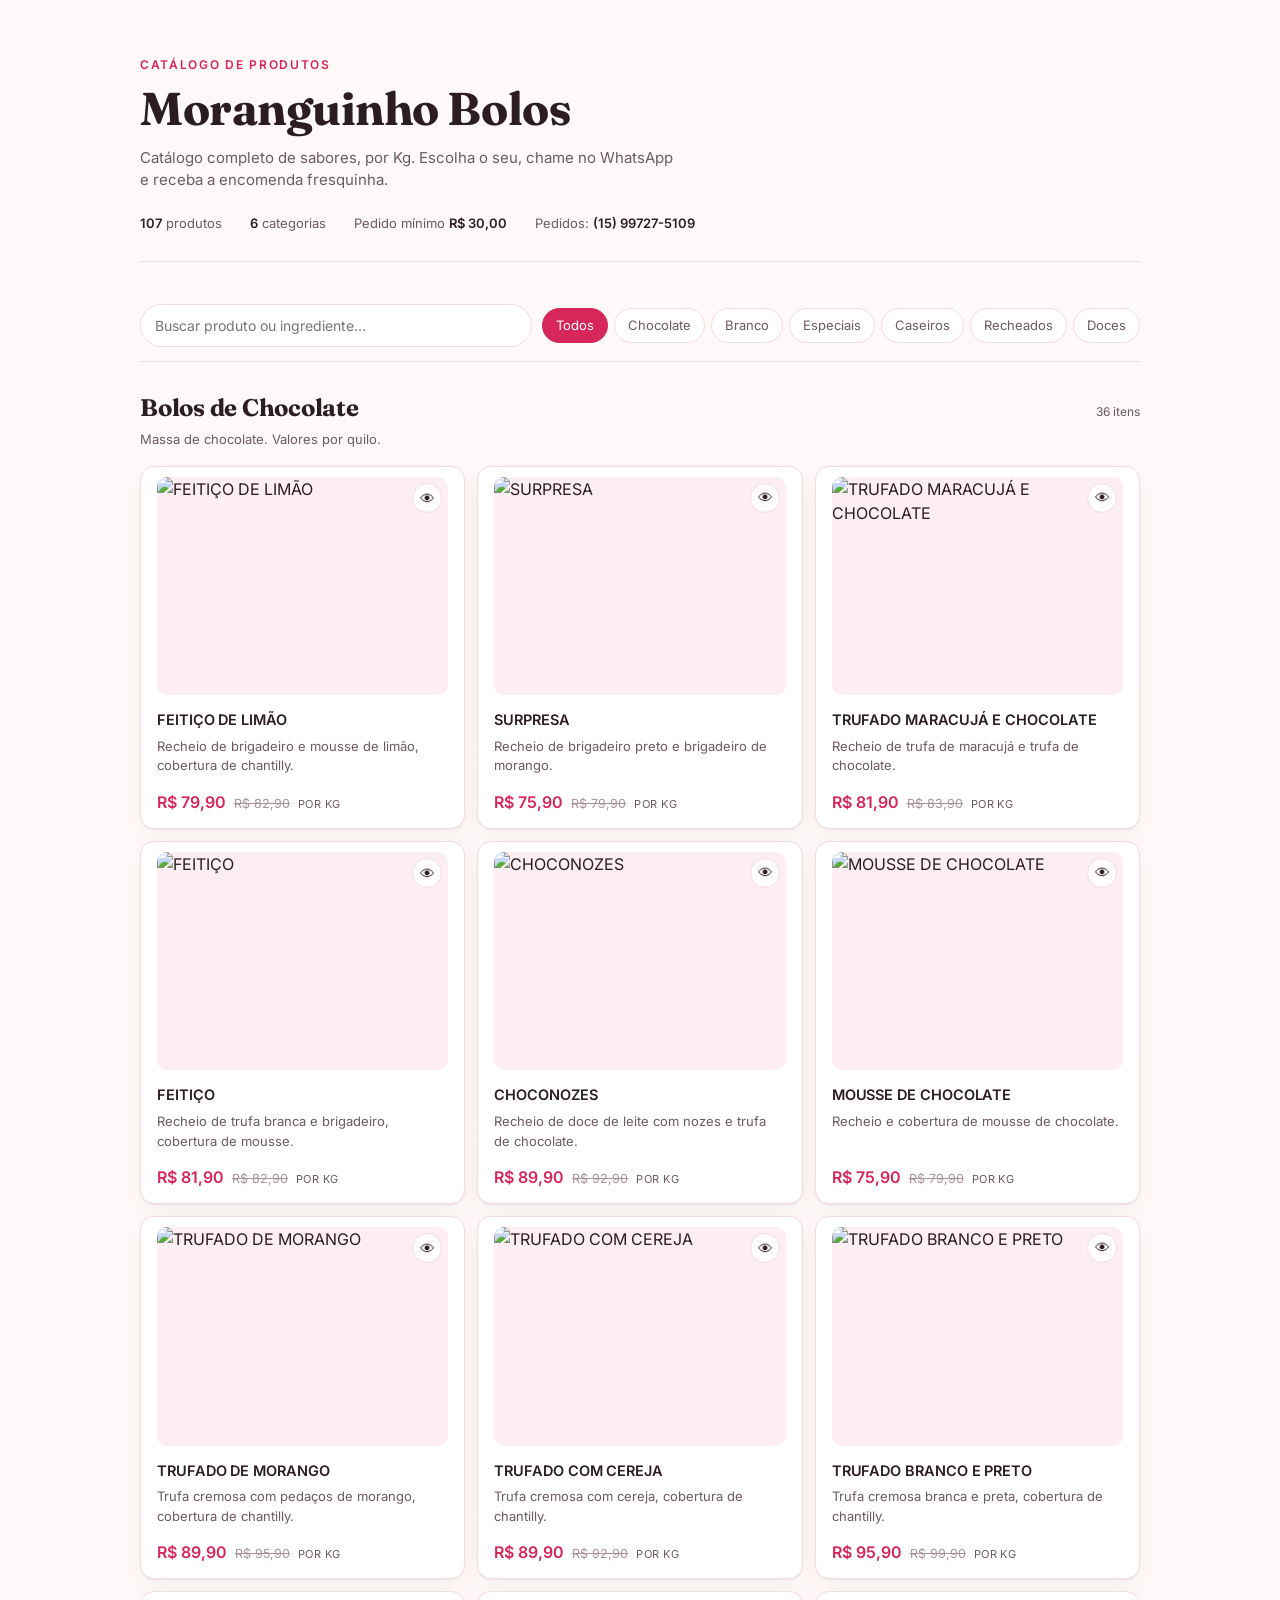
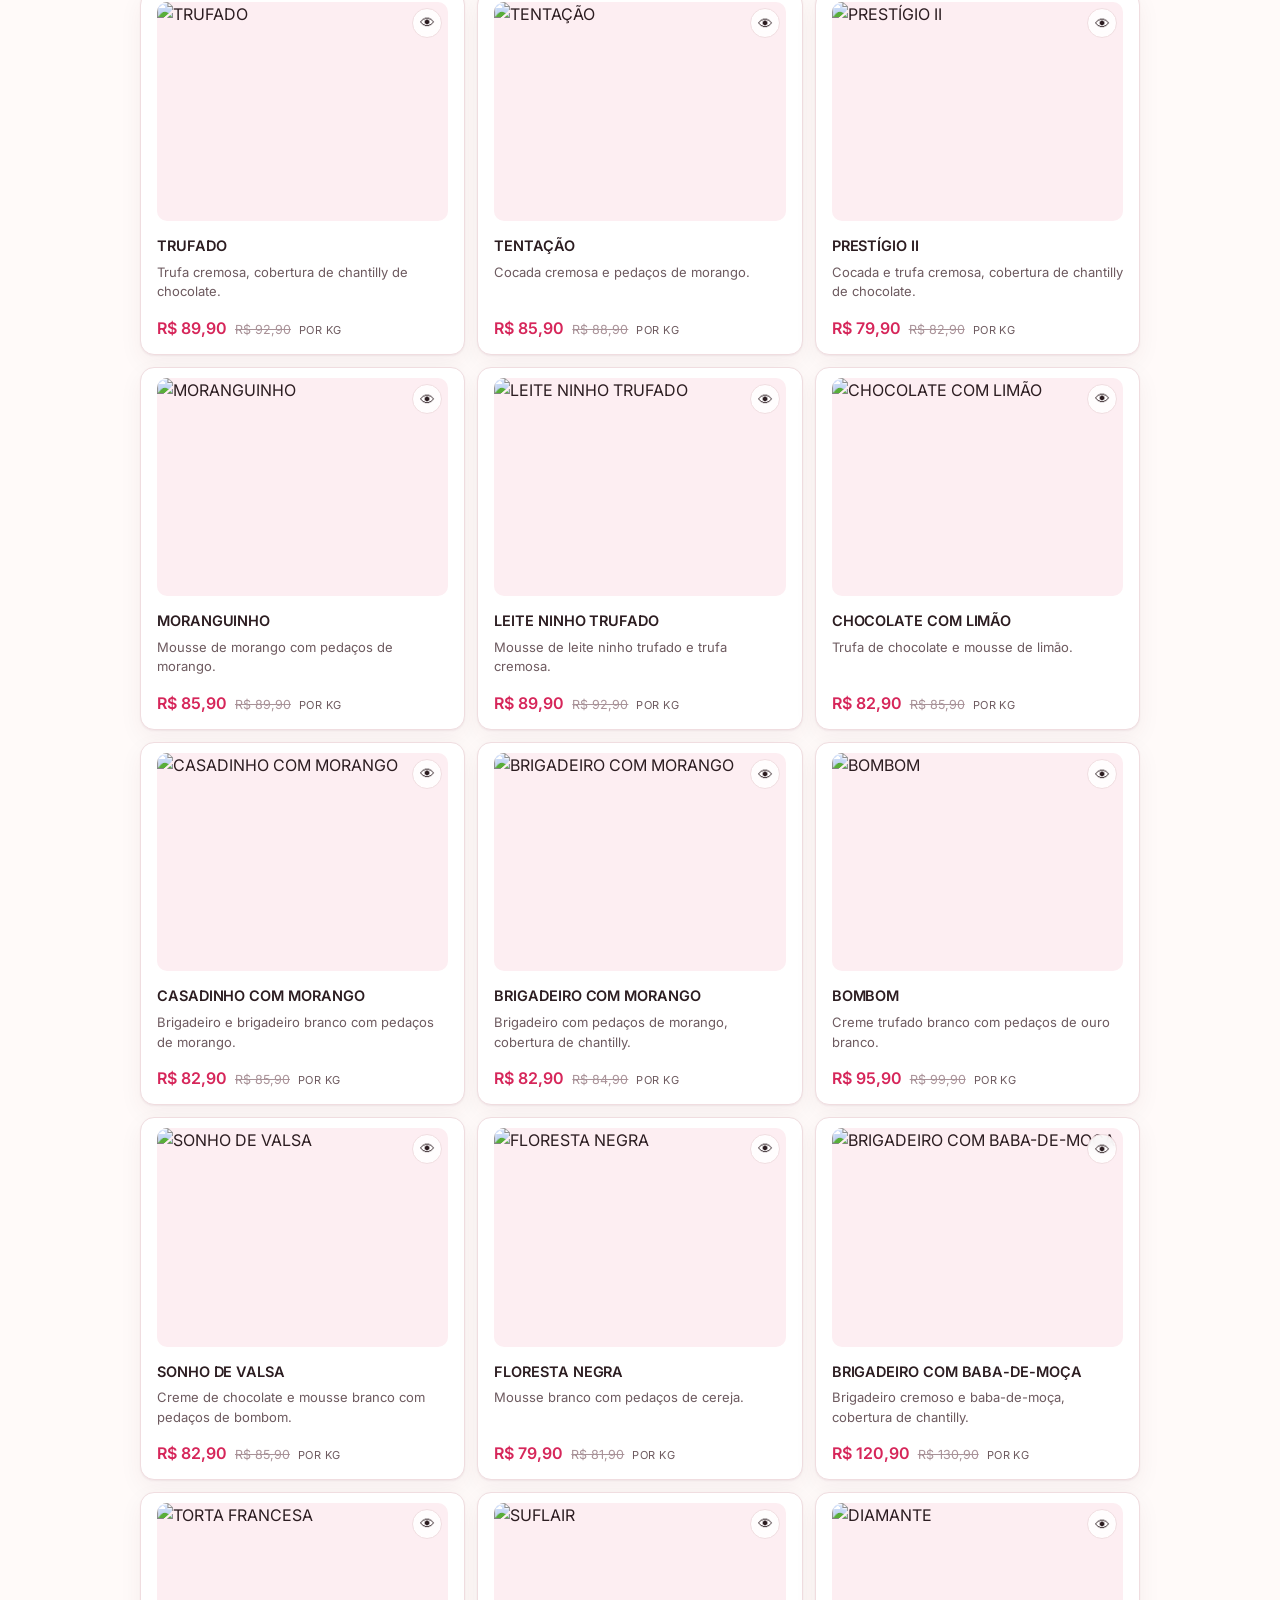
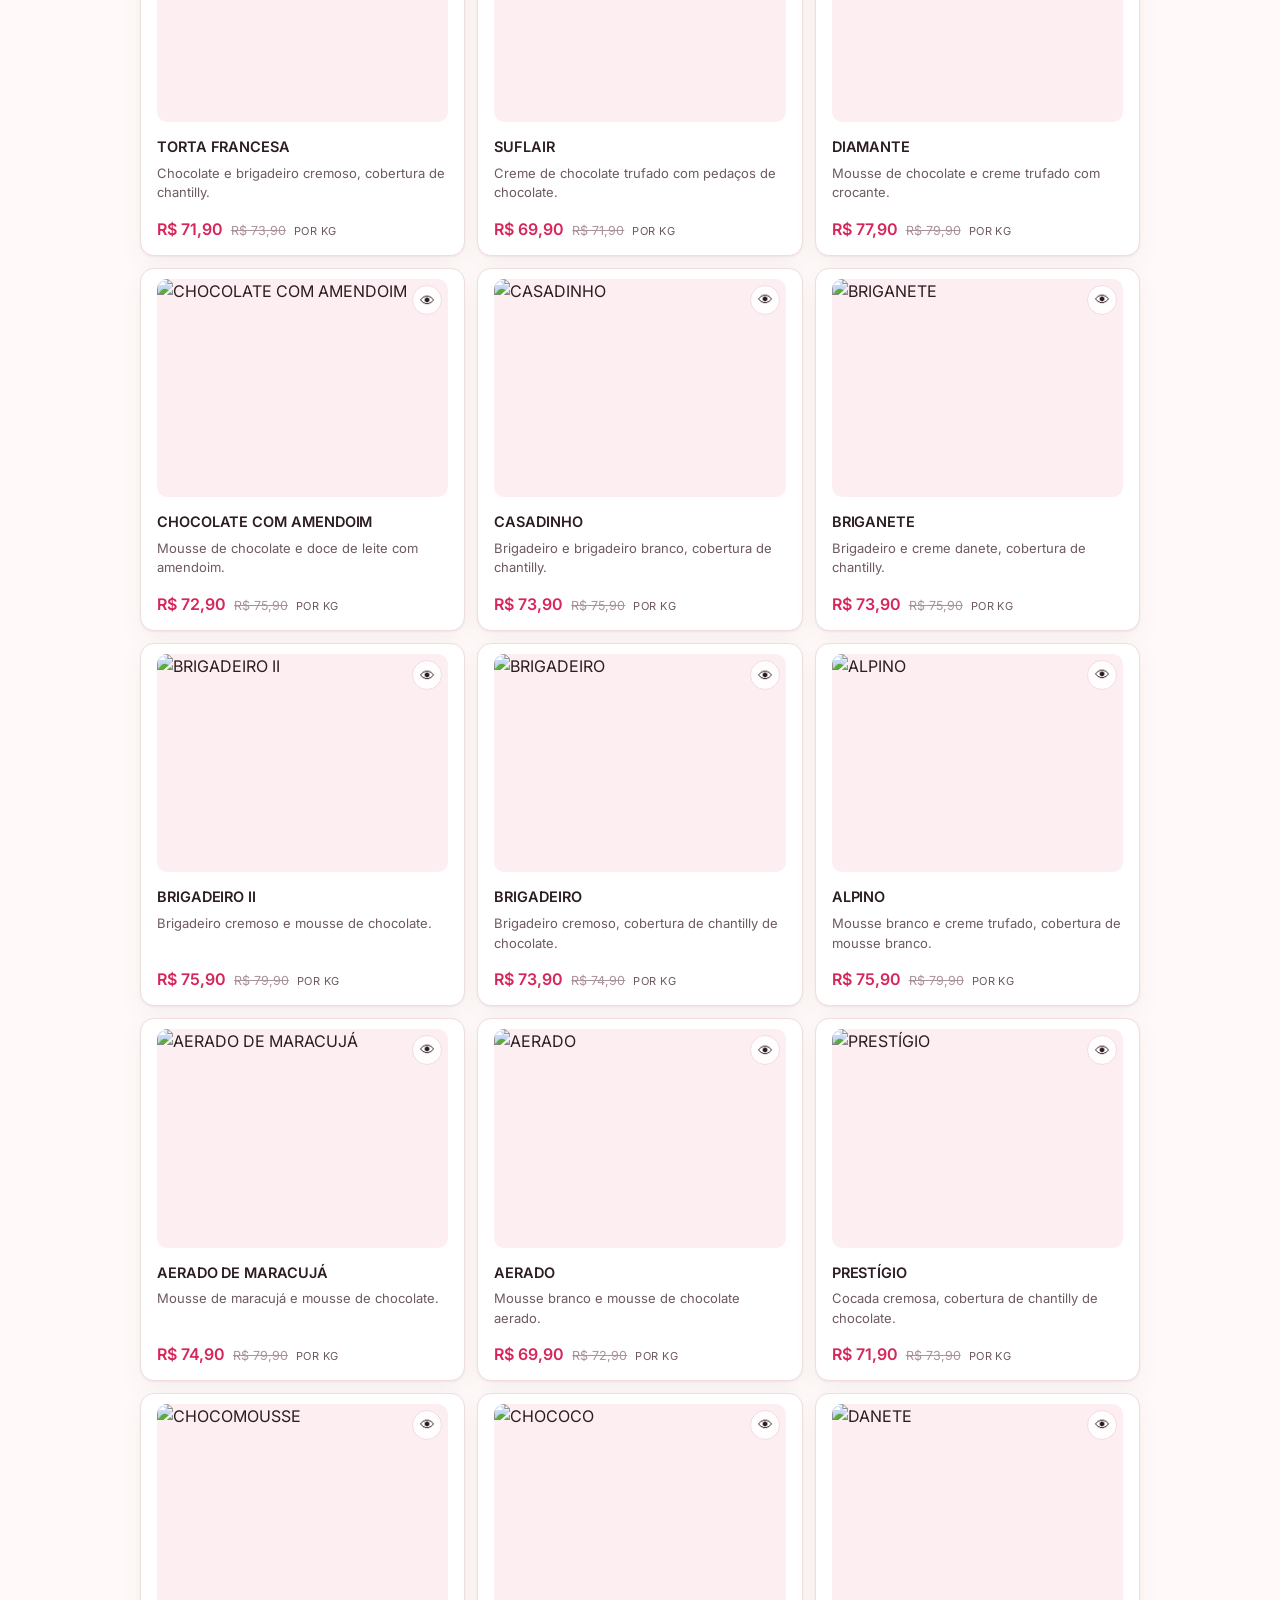
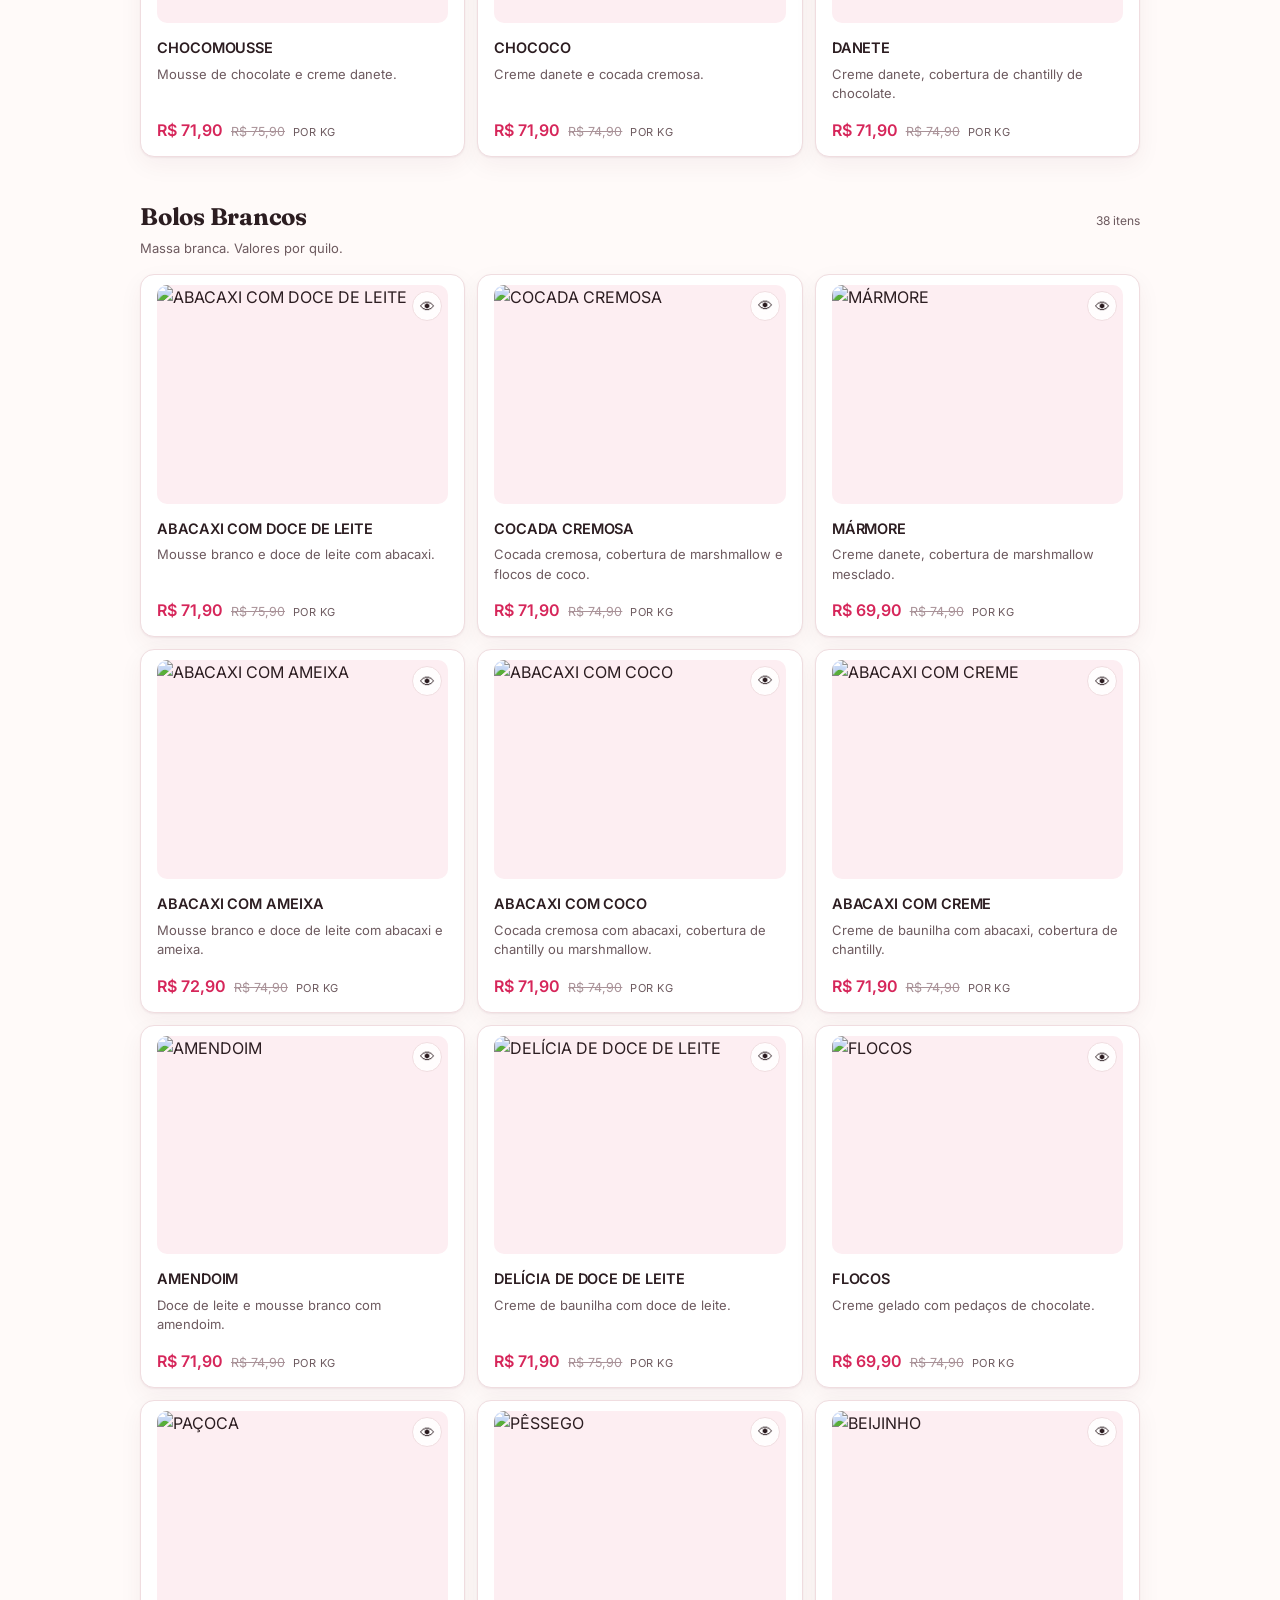
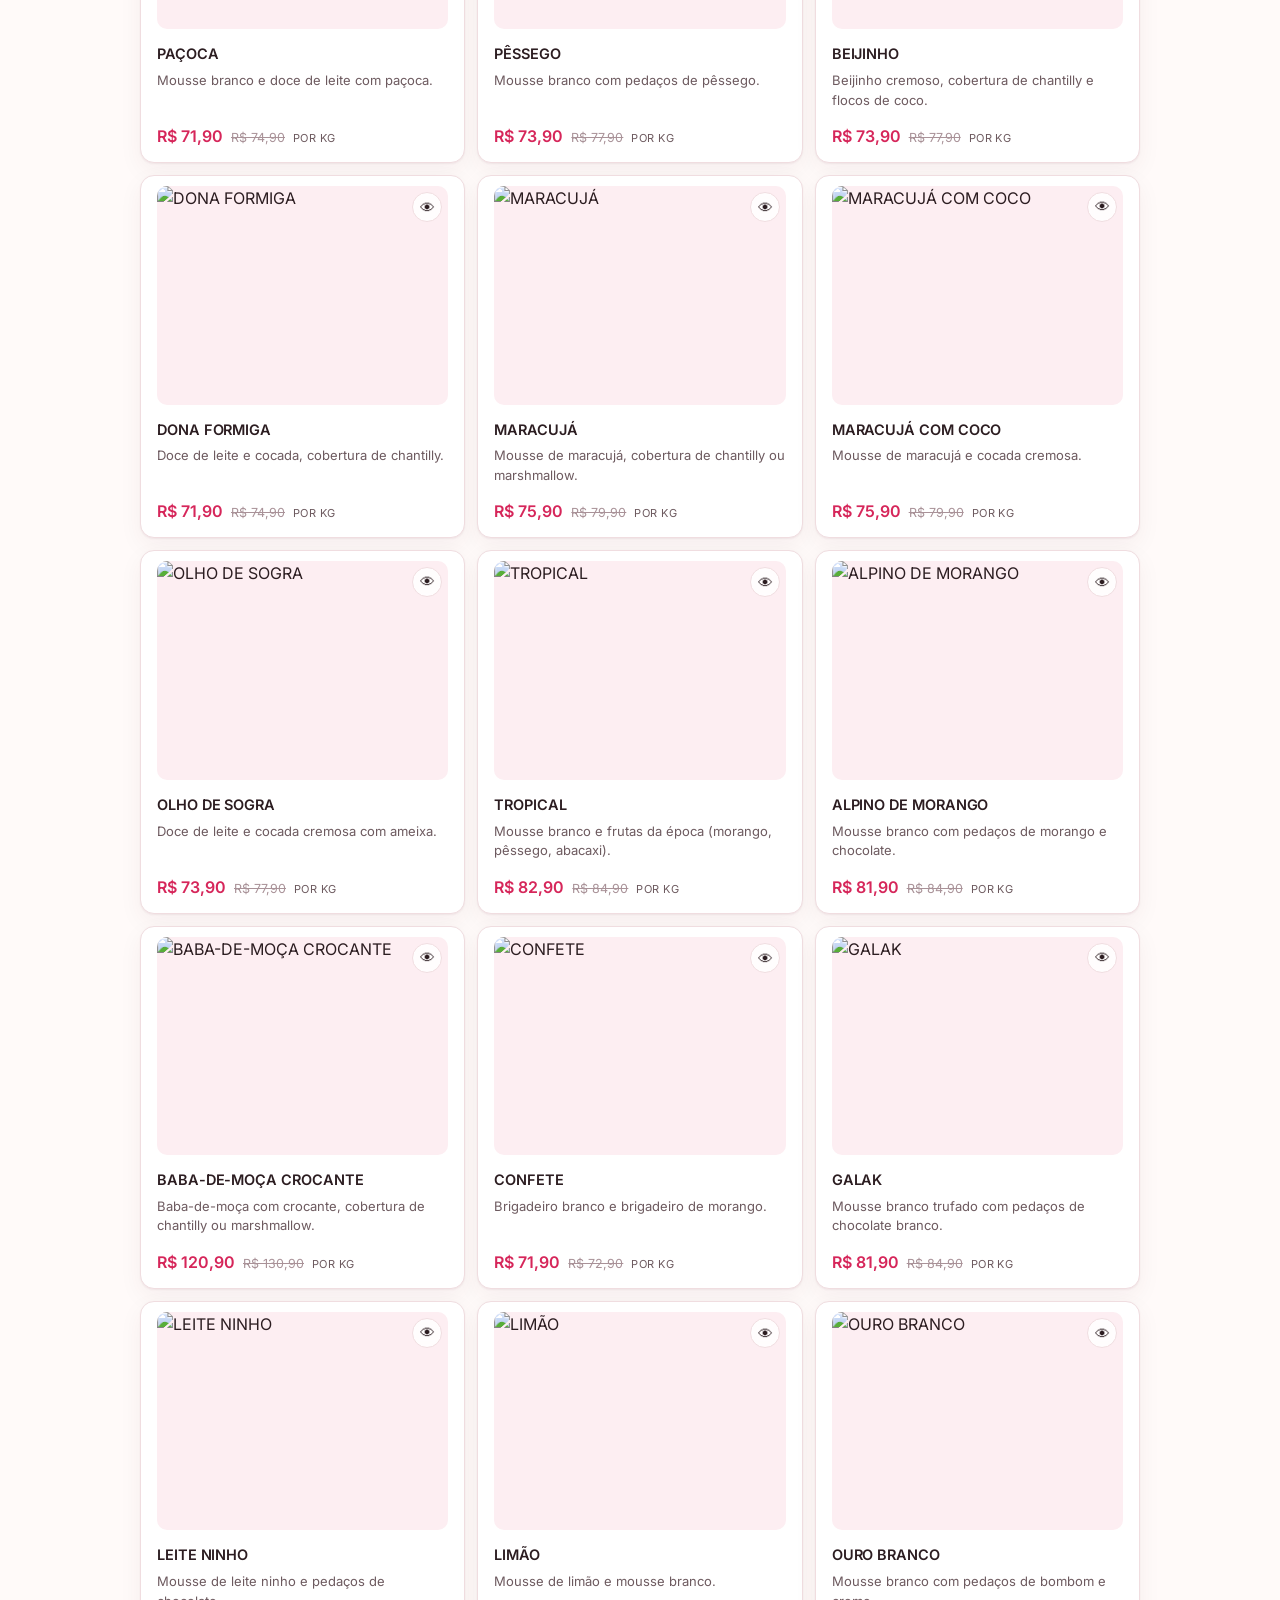
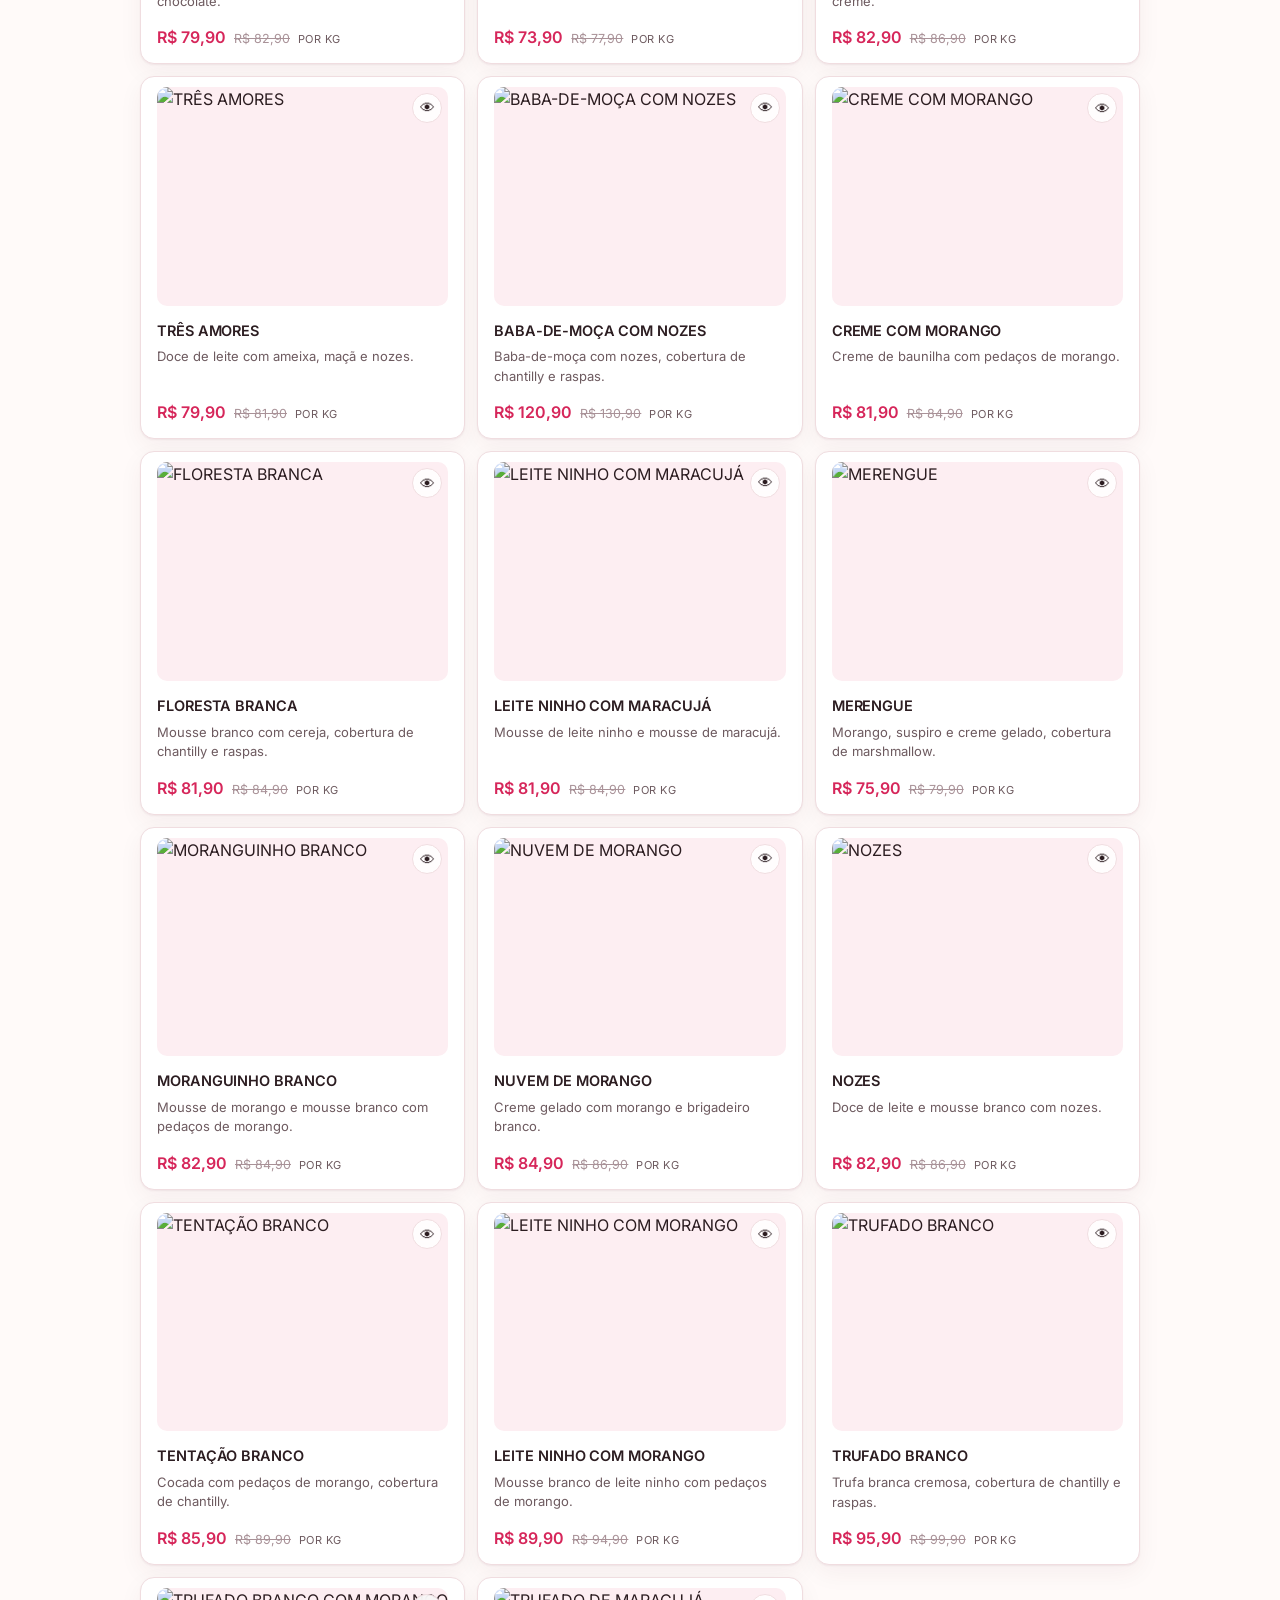
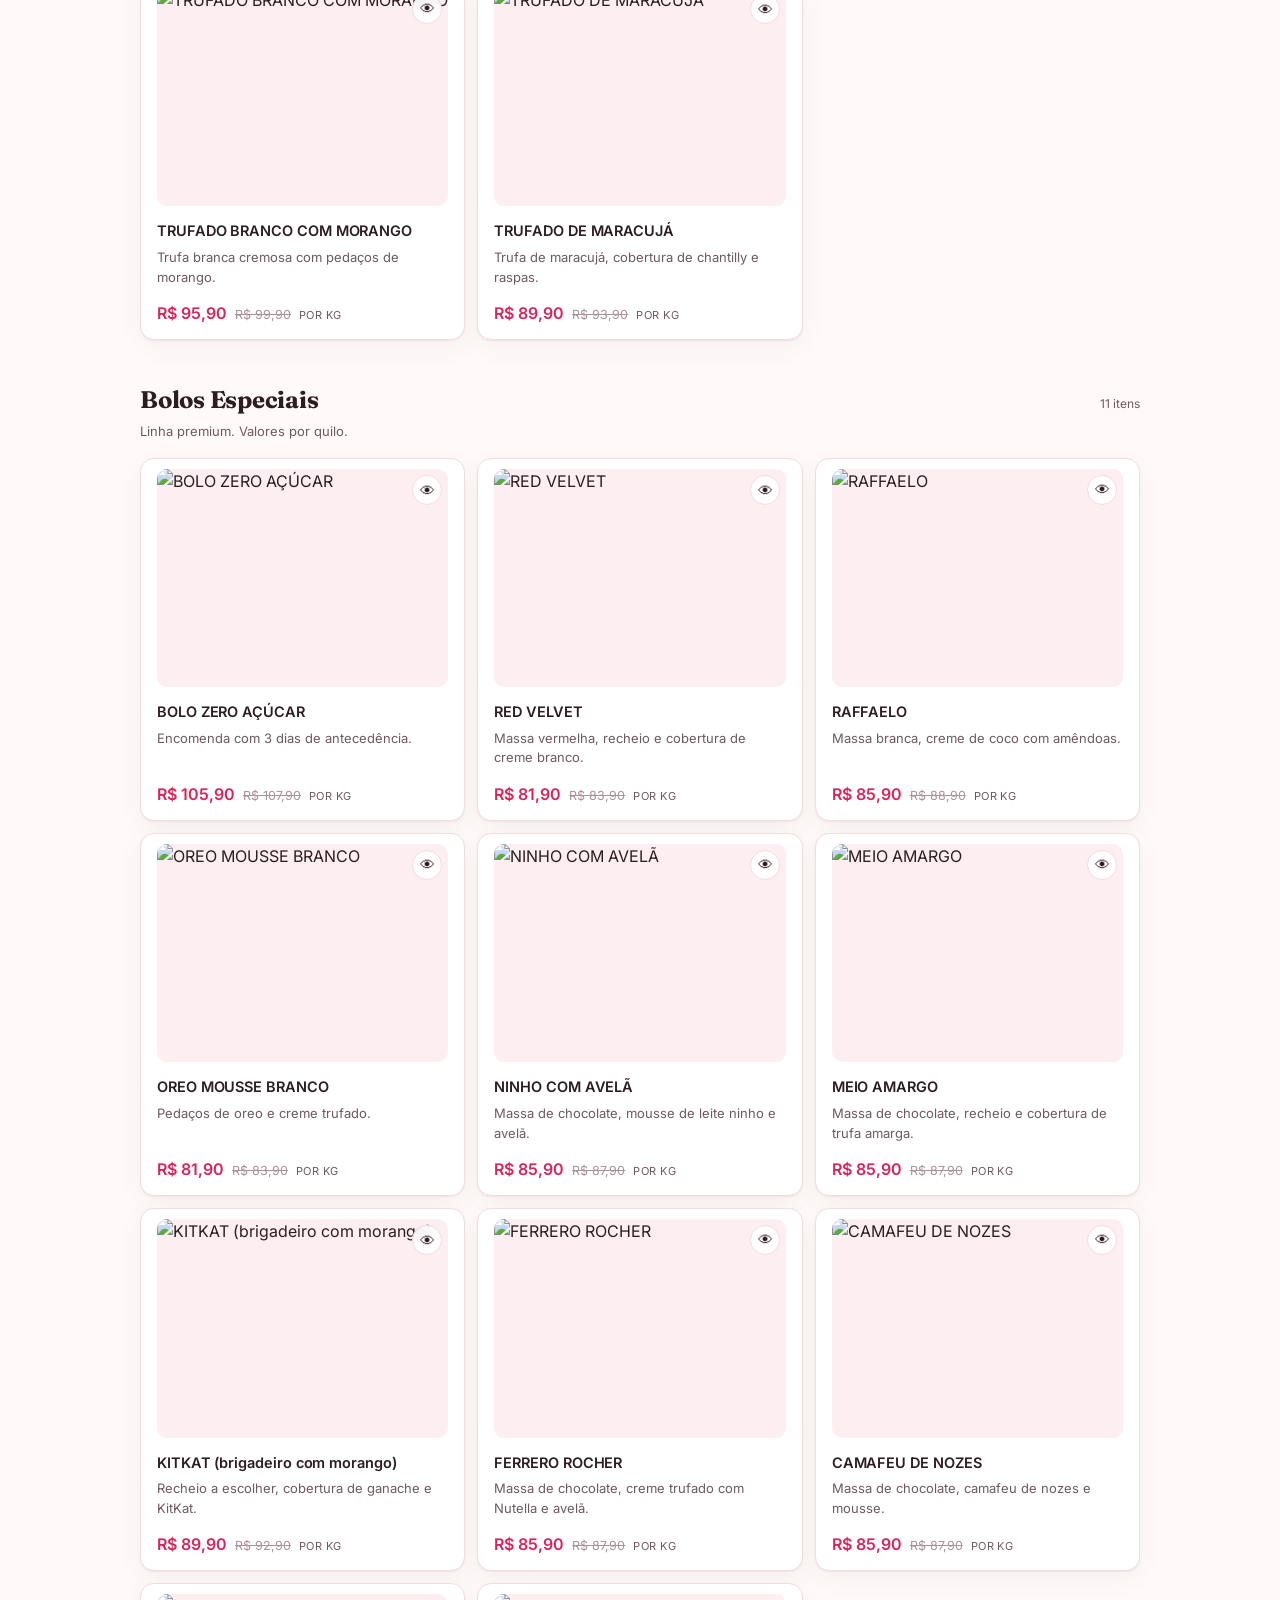
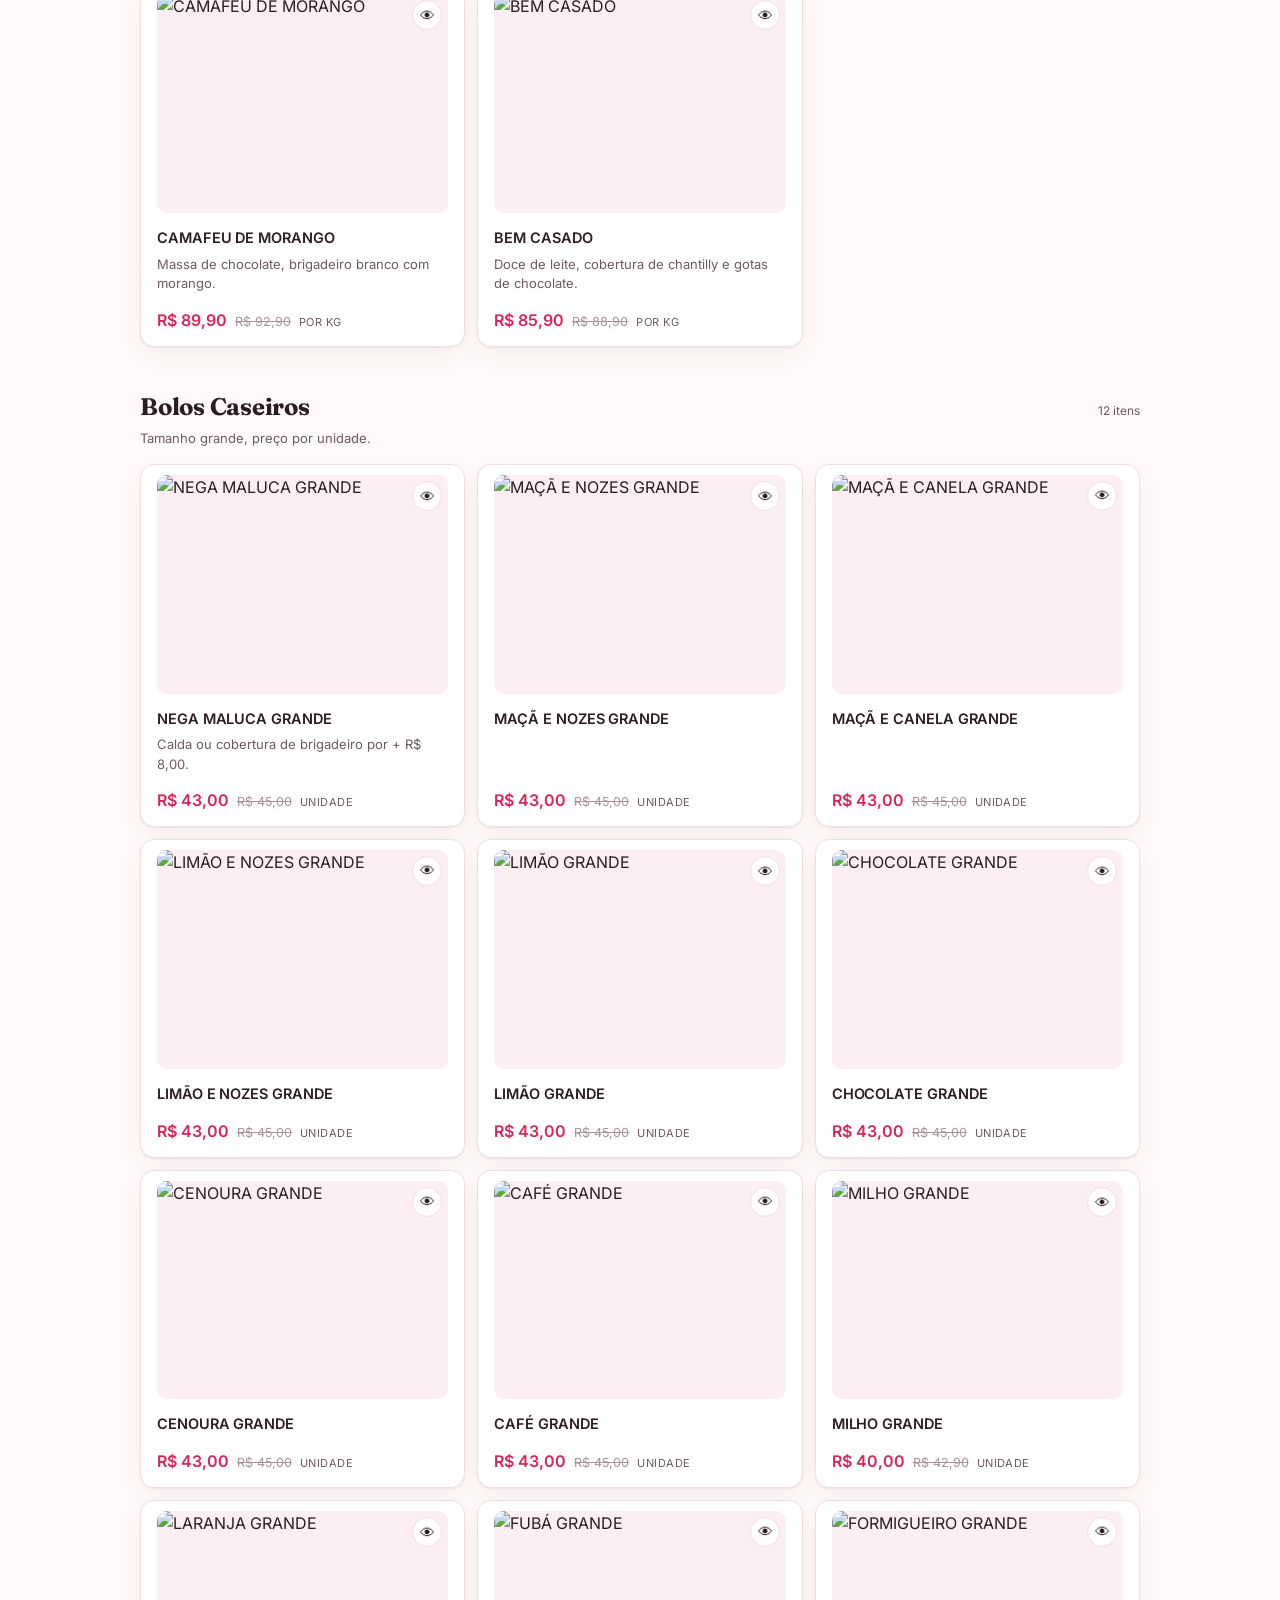
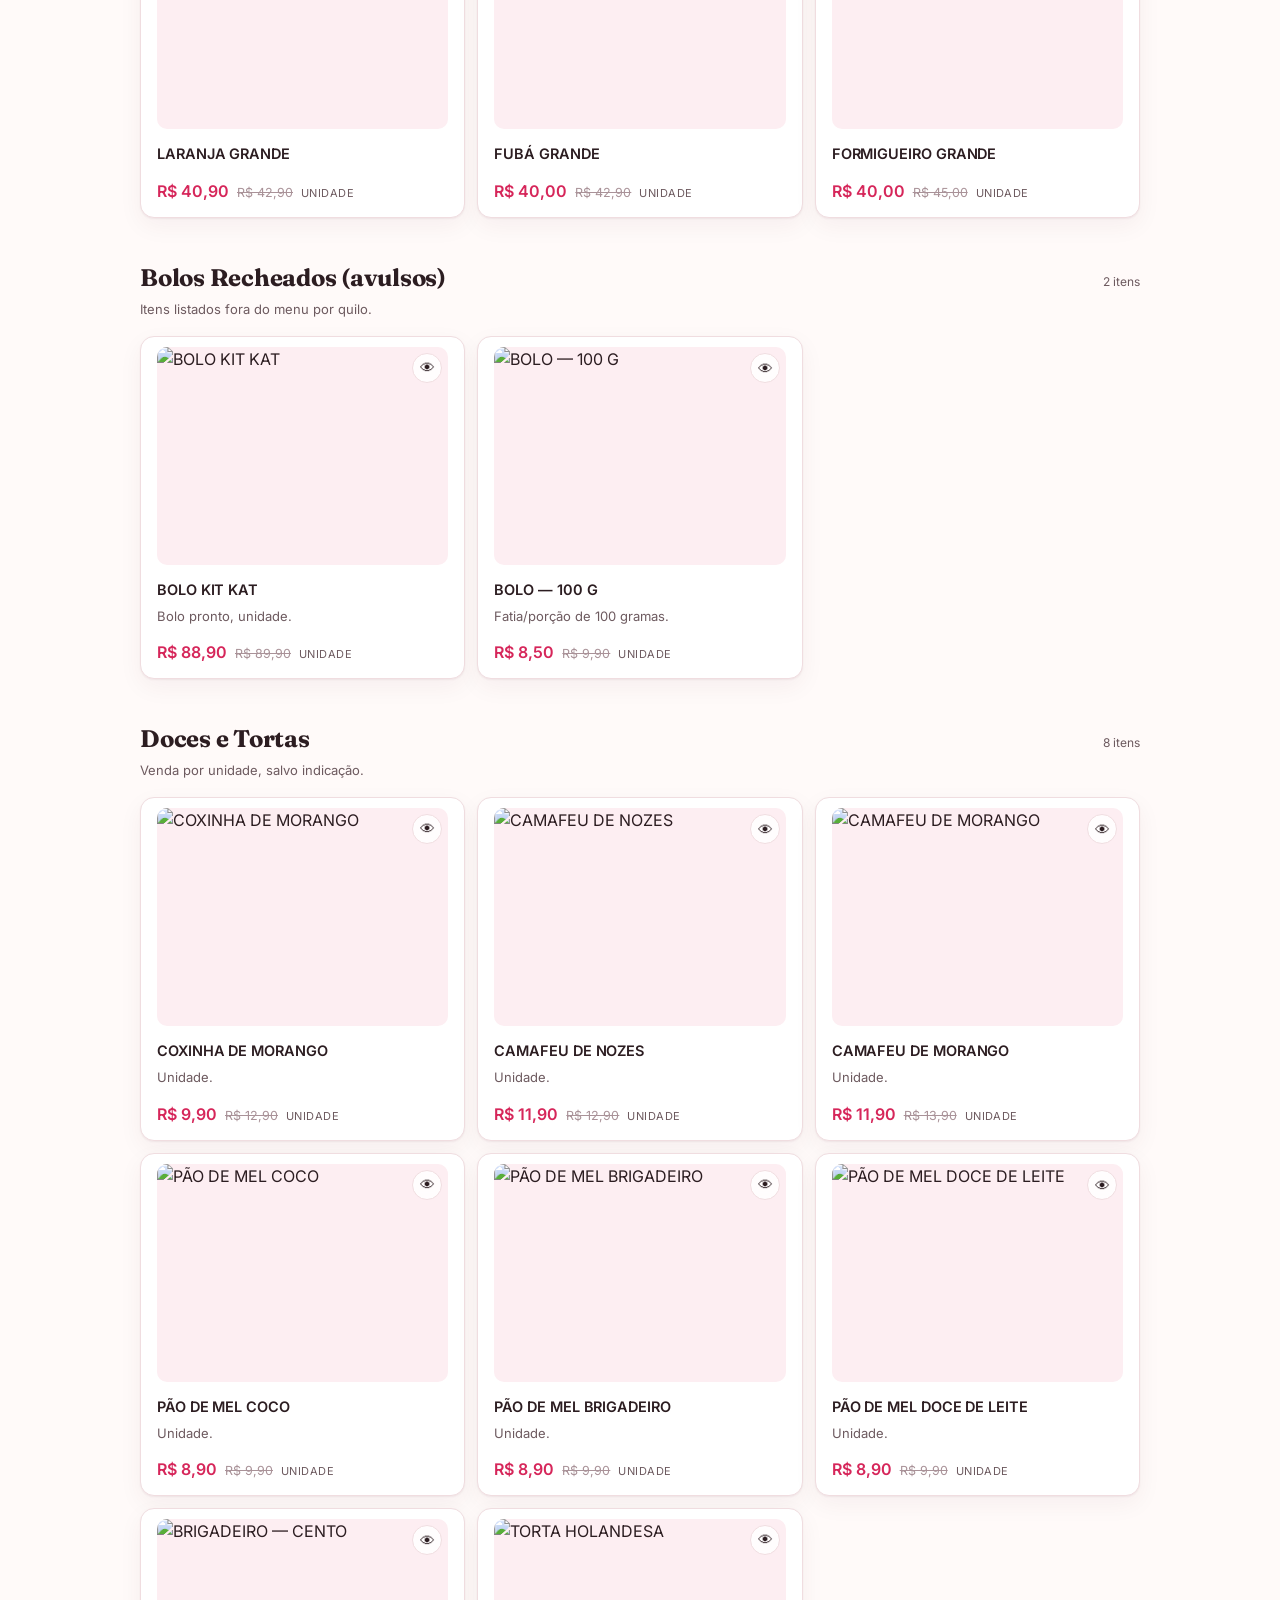
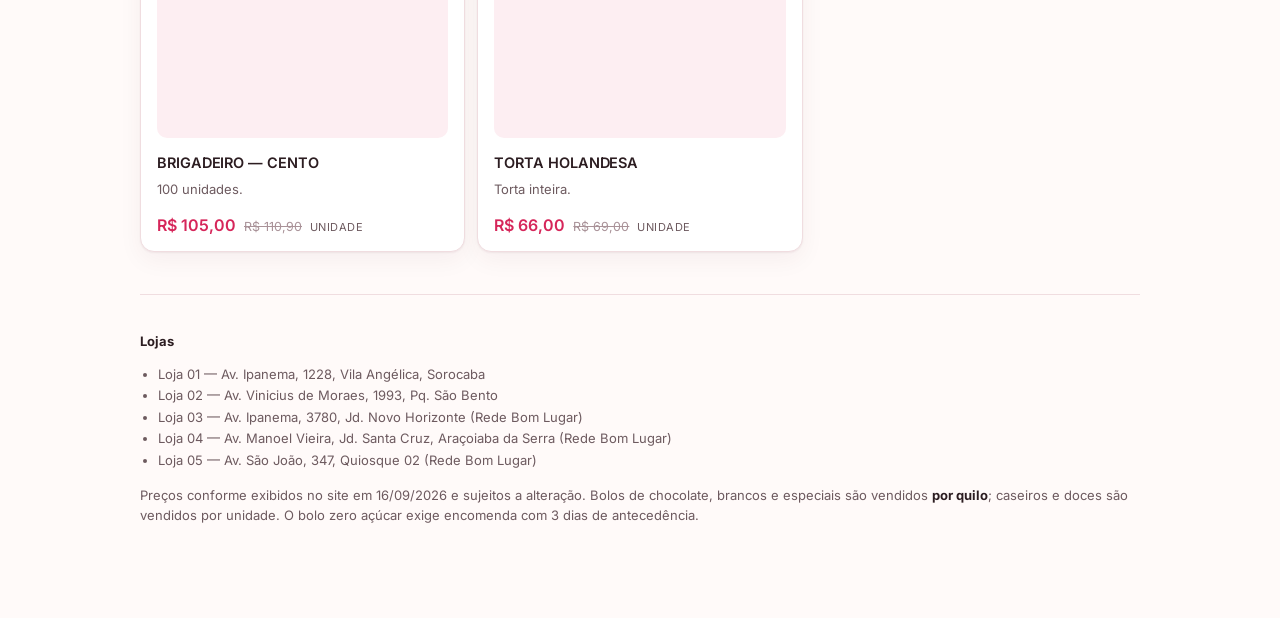
==== index.html @ 4b5f66fb "Add files via upload" ====
<!DOCTYPE html>
<html lang="pt-BR">
<head>
  <meta charset="utf-8">
  <meta name="viewport" content="width=device-width, initial-scale=1">
  <title>Catálogo de Produtos — Moranguinho Bolos</title>
  <link rel="icon" type="image/png" href="favicon.png">
  <link rel="preconnect" href="https://fonts.googleapis.com">
  <link rel="preconnect" href="https://fonts.gstatic.com" crossorigin>
  <link href="https://fonts.googleapis.com/css2?family=Fraunces:opsz,wght@9..144,500;9..144,700&family=Inter:wght@400;500;600&display=swap" rel="stylesheet">
  <link rel="stylesheet" href="style.css">
</head>
<body>
  <div class="wrap">

    <header class="hero">
      <p class="kicker">Catálogo de produtos</p>
      <h1>Moranguinho Bolos</h1>
      <p class="lede">Catálogo completo de sabores, por Kg. Escolha o seu, chame no WhatsApp e receba a encomenda fresquinha.</p>
      <div class="facts">
        <span><b>107</b> produtos</span>
        <span><b>6</b> categorias</span>
        <span>Pedido mínimo <b>R$ 30,00</b></span>
        <span>Pedidos: <b>(15) 99727-5109</b></span>
      </div>
    </header>

    <div class="toolbar">
      <div class="toolbar-inner">
        <input type="search" id="searchInput" placeholder="Buscar produto ou ingrediente…" aria-label="Buscar produto">
        <div class="chips" id="categoryChips">
          <button class="chip" data-category="all" aria-pressed="true">Todos</button>
          <button class="chip" data-category="choc" aria-pressed="false">Chocolate</button>
          <button class="chip" data-category="branco" aria-pressed="false">Branco</button>
          <button class="chip" data-category="esp" aria-pressed="false">Especiais</button>
          <button class="chip" data-category="cas" aria-pressed="false">Caseiros</button>
          <button class="chip" data-category="rech" aria-pressed="false">Recheados</button>
          <button class="chip" data-category="doces" aria-pressed="false">Doces</button>
        </div>
      </div>
    </div>

    <main id="catalog"></main>

    <p class="empty" id="emptyMessage" hidden>Nenhum produto encontrado para essa busca.</p>

    <footer>
      <p><b>Lojas</b></p>
      <ul>
        <li>Loja 01 — Av. Ipanema, 1228, Vila Angélica, Sorocaba</li>
        <li>Loja 02 — Av. Vinicius de Moraes, 1993, Pq. São Bento</li>
        <li>Loja 03 — Av. Ipanema, 3780, Jd. Novo Horizonte (Rede Bom Lugar)</li>
        <li>Loja 04 — Av. Manoel Vieira, Jd. Santa Cruz, Araçoiaba da Serra (Rede Bom Lugar)</li>
        <li>Loja 05 — Av. São João, 347, Quiosque 02 (Rede Bom Lugar)</li>
      </ul>
      <p style="margin-top:16px">Preços conforme exibidos no site em 16/09/2026 e sujeitos a alteração. Bolos de chocolate, brancos e especiais são vendidos <b>por quilo</b>; caseiros e doces são vendidos por unidade. O bolo zero açúcar exige encomenda com 3 dias de antecedência.</p>
    </footer>

  </div>

  <!-- ============================================================
       MODAL "STORY" — abre ao clicar em um card
       ============================================================ -->
  <div id="storyModal" class="story-modal" hidden aria-hidden="true" role="dialog" aria-modal="true">
    <div class="story-backdrop" data-close="true"></div>

    <div class="story-content" role="document">
      <button class="story-close" type="button" aria-label="Fechar" data-close="true">✕</button>

      <div class="story-media">
        <img id="storyImg" src="" alt="">
        <span class="story-fallback" aria-hidden="true">🎂</span>
        <div class="story-gradient"></div>

        <div class="story-info">
          <span class="story-badge" id="storyBadge">Categoria</span>
          <h2 id="storyNome">Nome do produto</h2>
          <p id="storyDescricao">Descrição</p>
          <p id="storyFrase" class="story-frase">Frase de destaque</p>

          <div class="story-preco">
            <span class="story-now" id="storyPrecoNow">R$ 0,00</span>
            <span class="story-was" id="storyPrecoWas">R$ 0,00</span>
            <span class="story-unit" id="storyUnit">por kg</span>
          </div>

          <a class="story-cta" id="storyCta" href="#" target="_blank" rel="noopener">
            Pedir no WhatsApp
          </a>
        </div>
      </div>
    </div>
  </div>

  <script src="script.js"></script>
</body>
</html>
---- style.css ----
:root {
  --bg: #fffaf9;
  --surface: #ffffff;
  --ink: #2c1d21;
  --ink-soft: #6d5a5f;
  --line: #f0dde0;
  --accent: #d6265a;
  --accent-soft: #fdeef2;
  --old: #a99298;
  --shadow: 0 1px 2px rgba(80, 20, 40, 0.06), 0 8px 24px rgba(80, 20, 40, 0.05);
}

@media (prefers-color-scheme: dark) {
  :root:not([data-theme="light"]) {
    --bg: #171113;
    --surface: #211a1d;
    --ink: #f6eef0;
    --ink-soft: #b6a3a9;
    --line: #382a2f;
    --accent: #ff7ba0;
    --accent-soft: #33202a;
    --old: #7d6a70;
    --shadow: 0 1px 2px rgba(0, 0, 0, 0.3), 0 8px 24px rgba(0, 0, 0, 0.25);
  }
}

:root[data-theme="dark"] {
  --bg: #171113;
  --surface: #211a1d;
  --ink: #f6eef0;
  --ink-soft: #b6a3a9;
  --line: #382a2f;
  --accent: #ff7ba0;
  --accent-soft: #33202a;
  --old: #7d6a70;
  --shadow: 0 1px 2px rgba(0, 0, 0, 0.3), 0 8px 24px rgba(0, 0, 0, 0.25);
}

* {
  box-sizing: border-box;
}

body {
  margin: 0;
  background: var(--bg);
  color: var(--ink);
  font-family: Inter, -apple-system, BlinkMacSystemFont, "Segoe UI", Roboto, sans-serif;
  line-height: 1.5;
  -webkit-font-smoothing: antialiased;
}

.wrap {
  max-width: 1040px;
  margin: 0 auto;
  padding: 0 20px 80px;
}

header.hero {
  padding: 56px 0 28px;
  border-bottom: 1px solid var(--line);
  margin-bottom: 28px;
}

.kicker {
  font-size: 12px;
  letter-spacing: 0.14em;
  text-transform: uppercase;
  color: var(--accent);
  font-weight: 600;
  margin: 0 0 10px;
}

h1 {
  font-family: Fraunces, Georgia, serif;
  font-weight: 700;
  font-size: clamp(30px, 5vw, 46px);
  line-height: 1.1;
  margin: 0 0 12px;
  letter-spacing: -0.01em;
}

.lede {
  color: var(--ink-soft);
  max-width: 60ch;
  margin: 0 0 22px;
  font-size: 15px;
}

.facts {
  display: flex;
  flex-wrap: wrap;
  gap: 10px 28px;
  font-size: 13px;
  color: var(--ink-soft);
}

.facts b {
  color: var(--ink);
  font-weight: 600;
}

.toolbar {
  position: sticky;
  top: 0;
  z-index: 5;
  background: var(--bg);
  padding: 14px 0;
  border-bottom: 1px solid var(--line);
  margin-bottom: 28px;
}

.toolbar-inner {
  display: flex;
  flex-wrap: wrap;
  gap: 10px;
  align-items: center;
}

input[type="search"] {
  flex: 1 1 220px;
  min-width: 0;
  padding: 10px 14px;
  border: 1px solid var(--line);
  border-radius: 999px;
  background: var(--surface);
  color: var(--ink);
  font: inherit;
  font-size: 14px;
  transition: all 0.2s;
}

input[type="search"]:focus {
  outline: 2px solid var(--accent);
  outline-offset: 1px;
}

.chips {
  display: flex;
  flex-wrap: wrap;
  gap: 6px;
}

.chip {
  border: 1px solid var(--line);
  background: var(--surface);
  color: var(--ink-soft);
  padding: 7px 13px;
  border-radius: 999px;
  font: inherit;
  font-size: 13px;
  cursor: pointer;
  transition: all 0.2s;
}

.chip:hover {
  background: var(--accent-soft);
}

.chip[aria-pressed="true"] {
  background: var(--accent);
  border-color: var(--accent);
  color: #fff;
}

section {
  margin: 0 0 42px;
  scroll-margin-top: 80px;
}

.sec-head {
  display: flex;
  align-items: baseline;
  justify-content: space-between;
  gap: 16px;
  margin: 0 0 4px;
}

h2 {
  font-family: Fraunces, Georgia, serif;
  font-size: 24px;
  font-weight: 700;
  margin: 0;
  letter-spacing: -0.01em;
}

.count {
  font-size: 12px;
  color: var(--ink-soft);
  white-space: nowrap;
}

.sec-note {
  color: var(--ink-soft);
  font-size: 13px;
  margin: 0 0 16px;
}

.grid {
  display: grid;
  grid-template-columns: repeat(auto-fill, minmax(250px, 1fr));
  gap: 12px;
}

.card {
  background: var(--surface);
  border: 1px solid var(--line);
  border-radius: 14px;
  padding: 14px 16px;
  box-shadow: var(--shadow);
  display: flex;
  flex-direction: column;
  gap: 6px;
  transition: all 0.2s;
  cursor: pointer;
}

.card:hover {
  border-color: var(--accent);
  box-shadow: 0 2px 8px rgba(214, 38, 90, 0.1);
  transform: translateY(-2px);
}

.card h3 {
  font-size: 14.5px;
  font-weight: 600;
  margin: 0;
  letter-spacing: -0.005em;
}

.card p {
  margin: 0;
  font-size: 13px;
  color: var(--ink-soft);
}

.price {
  margin-top: auto;
  padding-top: 8px;
  display: flex;
  align-items: baseline;
  gap: 8px;
  flex-wrap: wrap;
}

.now {
  font-weight: 600;
  font-size: 16px;
  color: var(--accent);
}

.was {
  font-size: 12.5px;
  color: var(--old);
  text-decoration: line-through;
}

.unit {
  font-size: 11px;
  color: var(--ink-soft);
  letter-spacing: 0.04em;
  text-transform: uppercase;
}

.empty {
  color: var(--ink-soft);
  font-size: 14px;
  padding: 24px 0;
}

footer {
  border-top: 1px solid var(--line);
  padding-top: 24px;
  color: var(--ink-soft);
  font-size: 13px;
}

footer b {
  color: var(--ink);
}

footer ul {
  margin: 8px 0 0;
  padding-left: 18px;
}

footer li {
  margin: 2px 0;
}

a {
  color: var(--accent);
}

/* ============================================================
   MÍDIA DO CARD
   ============================================================ */
.card-media {
  position: relative;
  width: 100%;
  aspect-ratio: 4 / 3;
  border-radius: 10px;
  overflow: hidden;
  background: var(--accent-soft);
  margin: -4px 0 8px;
  transition: width 0.35s ease, height 0.35s ease, aspect-ratio 0.35s ease, border-radius 0.35s ease;
}

.card-img {
  width: 100%;
  height: 100%;
  object-fit: cover;
  display: block;
  transition: opacity 0.3s ease, transform 0.35s ease;
}

.card-img-fallback {
  position: absolute;
  inset: 0;
  display: none;
  align-items: center;
  justify-content: center;
  font-size: 24px;
  background: var(--accent-soft);
}

.toggle-img {
  position: absolute;
  width: 30px;
  height: 30px;
  border-radius: 50%;
  border: 1px solid var(--line);
  background: rgba(255, 255, 255, 0.85);
  color: var(--ink);
  font-size: 15px;
  line-height: 1;
  cursor: pointer;
  display: grid;
  place-items: center;
  backdrop-filter: blur(4px);
  transition: background 0.2s, transform 0.2s, top 0.35s, right 0.35s, width 0.35s, height 0.35s;
}

.toggle-img:hover {
  background: var(--accent);
  color: #fff;
  transform: scale(1.08);
}

.hide-img {
  top: 6px;
  right: 6px;
}

.show-img {
  top: 6px;
  right: 42px;
}

.card-media[data-expandido="true"] .show-img {
  display: none;
}
.card-media[data-expandido="false"] .hide-img {
  display: none;
}

.card-media[data-expandido="false"] {
  width: 50px;
  height: 50px;
  aspect-ratio: auto;
  border-radius: 50%;
  margin: 0 0 8px;
}

.card-media[data-expandido="false"] .card-img {
  opacity: 0;
  transform: scale(0.6);
}

.card-media[data-expandido="false"] .card-img-fallback {
  display: flex;
  font-size: 22px;
}

.card-media[data-expandido="false"] .hide-img {
  top: -6px;
  right: -6px;
  width: 22px;
  height: 22px;
  font-size: 12px;
}

.card-media[data-expandido="false"] .show-img {
  top: -6px;
  right: 18px;
  width: 22px;
  height: 22px;
  font-size: 12px;
}

@media (prefers-reduced-motion: reduce) {
  .card-media,
  .card-img,
  .toggle-img {
    transition: none;
  }
}

/* ============================================================
   MODAL "STORY"
   ============================================================ */
.story-modal {
  position: fixed;
  inset: 0;
  z-index: 100;
  display: flex;
  align-items: center;
  justify-content: center;
  padding: 20px;
  animation: storyFade 0.25s ease;
}

.story-modal[hidden] {
  display: none;
}

.story-backdrop {
  position: absolute;
  inset: 0;
  background: rgba(0, 0, 0, 0.75);
  backdrop-filter: blur(6px);
}

.story-content {
  position: relative;
  width: 100%;
  max-width: 460px;
  max-height: 92vh;
  border-radius: 20px;
  overflow: hidden;
  box-shadow: 0 25px 60px rgba(0, 0, 0, 0.55);
  animation: storyPop 0.3s ease;
}

.story-close {
  position: absolute;
  top: 12px;
  right: 12px;
  z-index: 4;
  width: 38px;
  height: 38px;
  border-radius: 50%;
  border: none;
  background: rgba(0, 0, 0, 0.55);
  color: #fff;
  font-size: 18px;
  line-height: 1;
  cursor: pointer;
  display: grid;
  place-items: center;
  transition: background 0.2s, transform 0.2s;
}

.story-close:hover {
  background: rgba(0, 0, 0, 0.85);
  transform: scale(1.08);
}

.story-media {
  position: relative;
  width: 100%;
  height: 100%;
  max-height: 92vh;
  background: #111;
}

.story-media img#storyImg {
  width: 100%;
  height: 100%;
  max-height: 92vh;
  object-fit: cover;
  display: block;
}

.story-fallback {
  position: absolute;
  inset: 0;
  display: none;
  align-items: center;
  justify-content: center;
  font-size: 90px;
  background: #2a1f22;
}

.story-media img#storyImg[src=""],
.story-media img#storyImg[data-fallback="true"] {
  opacity: 0;
}

.story-gradient {
  position: absolute;
  inset: 0;
  background: linear-gradient(
    to top,
    rgba(0, 0, 0, 0.92) 0%,
    rgba(0, 0, 0, 0.75) 30%,
    rgba(0, 0, 0, 0.15) 60%,
    rgba(0, 0, 0, 0) 100%
  );
  pointer-events: none;
}

.story-info {
  position: absolute;
  left: 0;
  right: 0;
  bottom: 0;
  padding: 22px 22px 20px;
  color: #fff;
  z-index: 2;
}

.story-badge {
  display: inline-block;
  font-size: 10.5px;
  letter-spacing: 0.14em;
  text-transform: uppercase;
  font-weight: 600;
  padding: 4px 10px;
  border-radius: 999px;
  background: var(--accent);
  color: #fff;
  margin-bottom: 10px;
}

.story-info h2 {
  font-family: Fraunces, Georgia, serif;
  font-size: 26px;
  font-weight: 700;
  line-height: 1.15;
  margin: 0 0 10px;
  color: #fff;
  letter-spacing: -0.01em;
}

.story-info > p#storyDescricao {
  font-size: 14px;
  line-height: 1.45;
  margin: 0 0 8px;
  color: rgba(255, 255, 255, 0.88);
}

.story-frase {
  font-family: Fraunces, Georgia, serif;
  font-style: italic;
  font-size: 15px;
  line-height: 1.4;
  color: #ffd9e3;
  margin: 0 0 16px;
  padding-left: 12px;
  border-left: 3px solid var(--accent);
}

.story-preco {
  display: flex;
  align-items: baseline;
  gap: 10px;
  flex-wrap: wrap;
  margin-bottom: 16px;
}

.story-now {
  font-size: 26px;
  font-weight: 700;
  color: #fff;
}

.story-was {
  font-size: 14px;
  color: rgba(255, 255, 255, 0.55);
  text-decoration: line-through;
}

.story-unit {
  font-size: 11px;
  color: rgba(255, 255, 255, 0.65);
  letter-spacing: 0.08em;
  text-transform: uppercase;
}

.story-cta {
  display: block;
  width: 100%;
  text-align: center;
  padding: 13px 20px;
  border-radius: 999px;
  background: var(--accent);
  color: #fff;
  font-weight: 600;
  font-size: 15px;
  text-decoration: none;
  transition: background 0.2s, transform 0.2s;
}

.story-cta:hover {
  background: #b71e4c;
  transform: translateY(-1px);
}

@keyframes storyFade {
  from { opacity: 0; }
  to   { opacity: 1; }
}

@keyframes storyPop {
  from { opacity: 0; transform: scale(0.94) translateY(12px); }
  to   { opacity: 1; transform: scale(1) translateY(0); }
}

@media (max-width: 520px) {
  .story-modal {
    padding: 0;
  }
  .story-content {
    max-width: 100%;
    height: 100vh;
    max-height: 100vh;
    border-radius: 0;
  }
  .story-media img#storyImg {
    max-height: 100vh;
  }
  .story-info {
    padding: 20px 18px 22px;
  }
  .story-info h2 {
    font-size: 22px;
  }
  .story-now {
    font-size: 22px;
  }
}

/* ============================================================
   IMPRESSÃO
   ============================================================ */
@media print {
  .toolbar,
  .story-modal {
    display: none;
  }
  body {
    background: #fff;
  }
  .card {
    break-inside: avoid;
    box-shadow: none;
  }
  section {
    break-inside: auto;
  }
  .card-media[data-expandido="false"] {
    width: 100%;
    height: auto;
    aspect-ratio: 4 / 3;
    border-radius: 10px;
  }
  .card-media[data-expandido="false"] .card-img {
    opacity: 1;
    transform: none;
  }
  .card-media[data-expandido="false"] .card-img-fallback {
    display: none;
  }
  .toggle-img {
    display: none;
  }
}
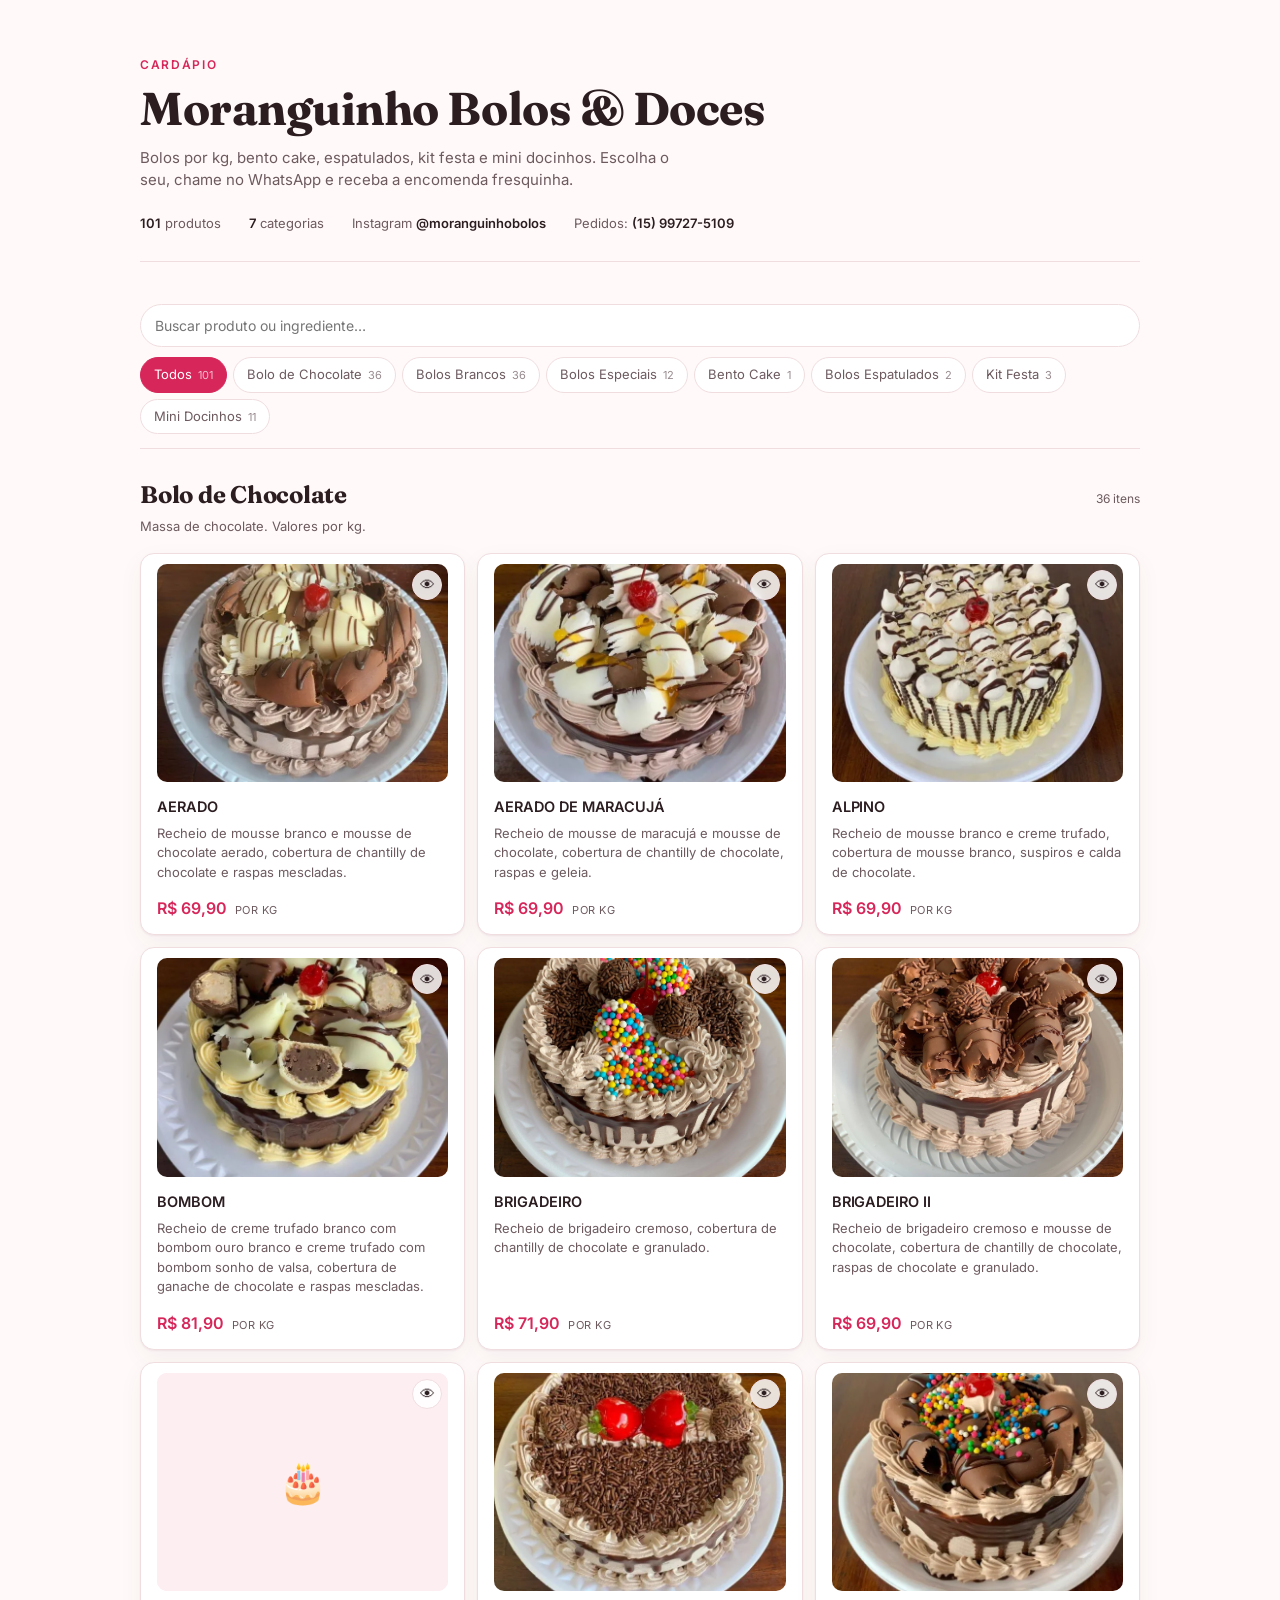
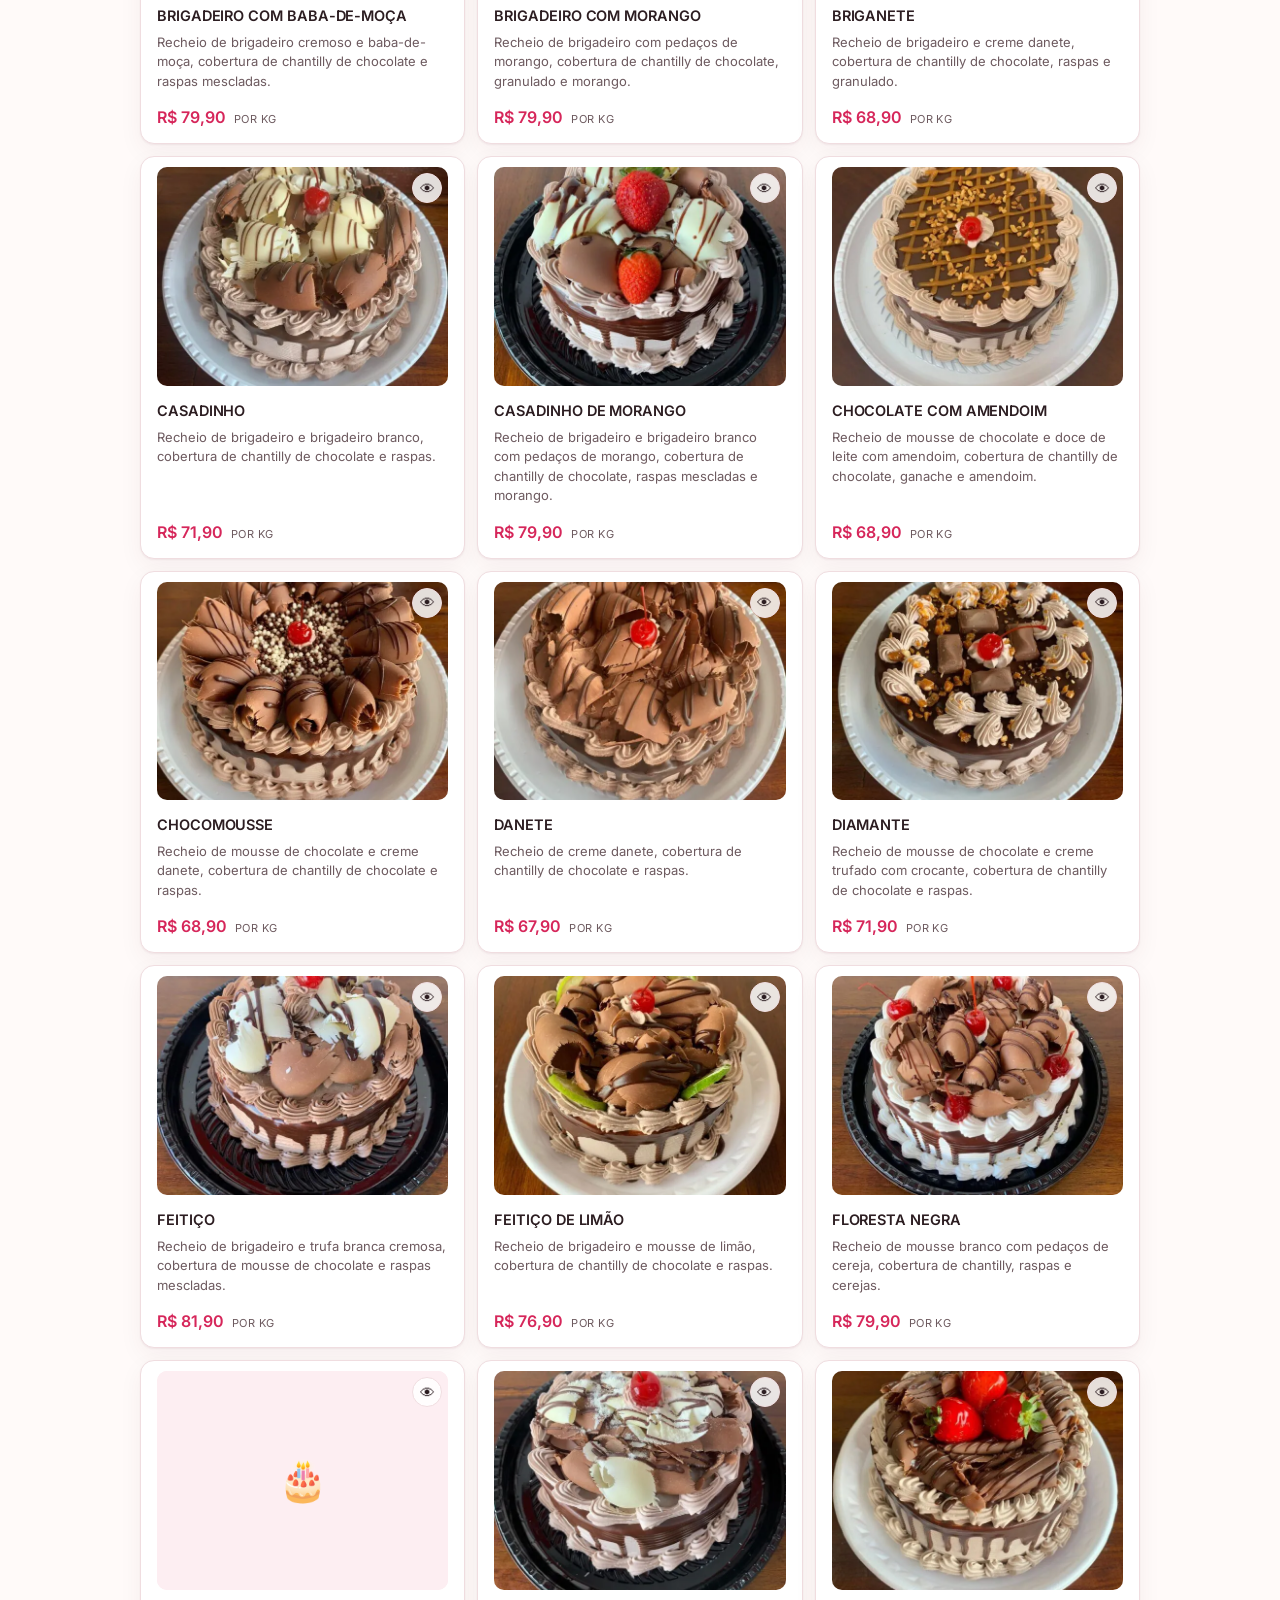
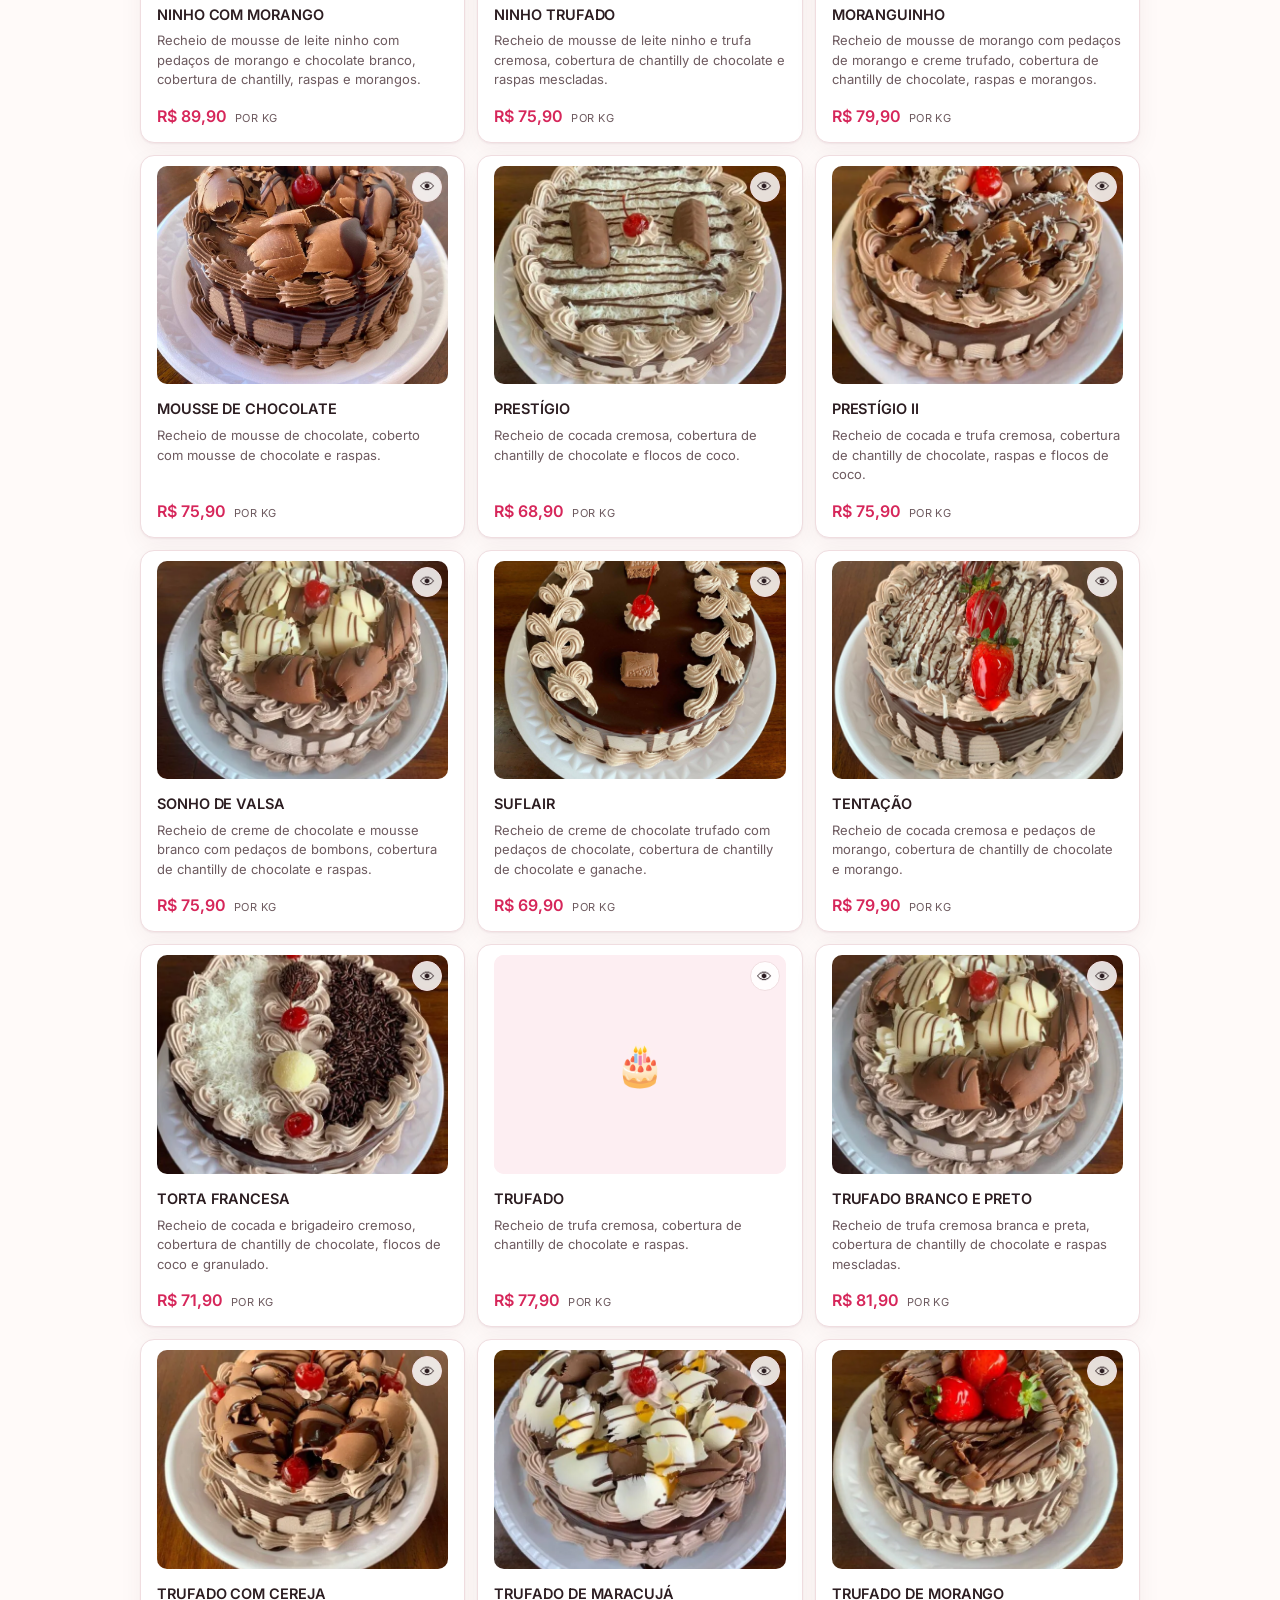
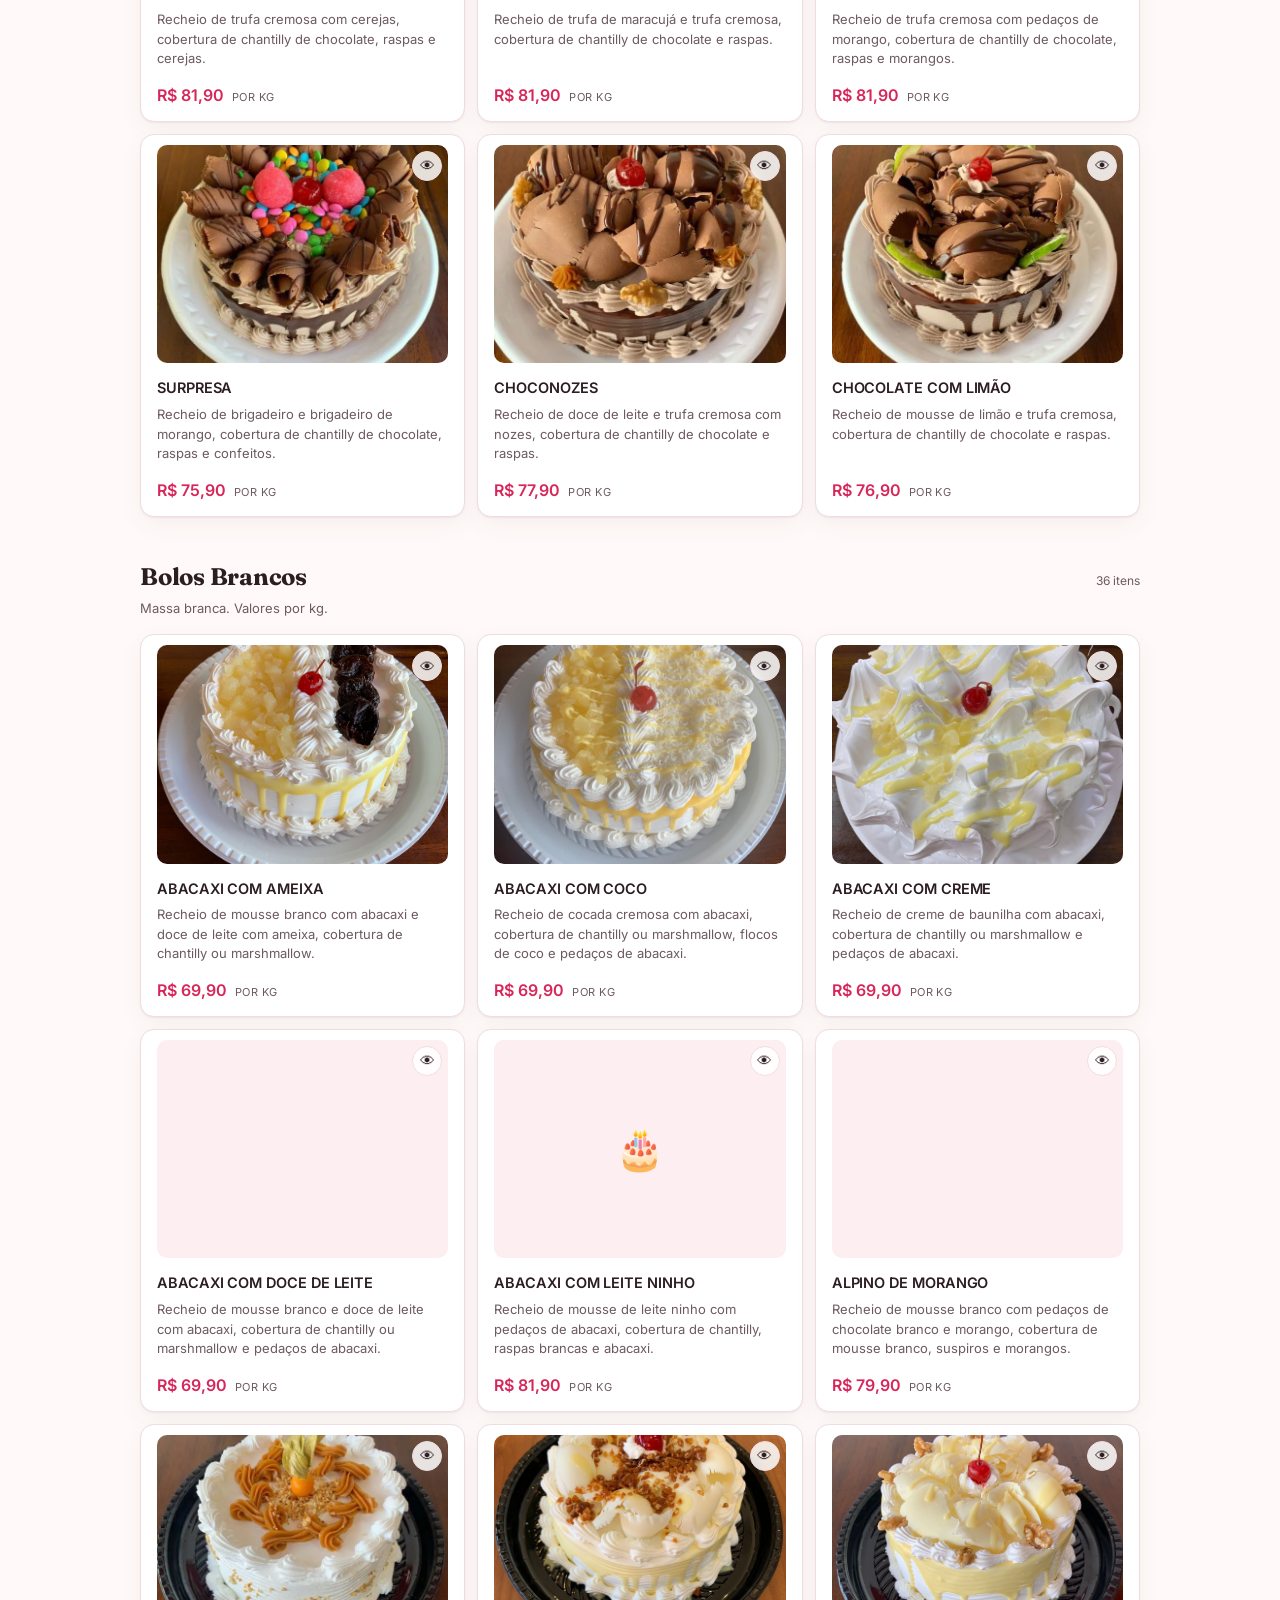
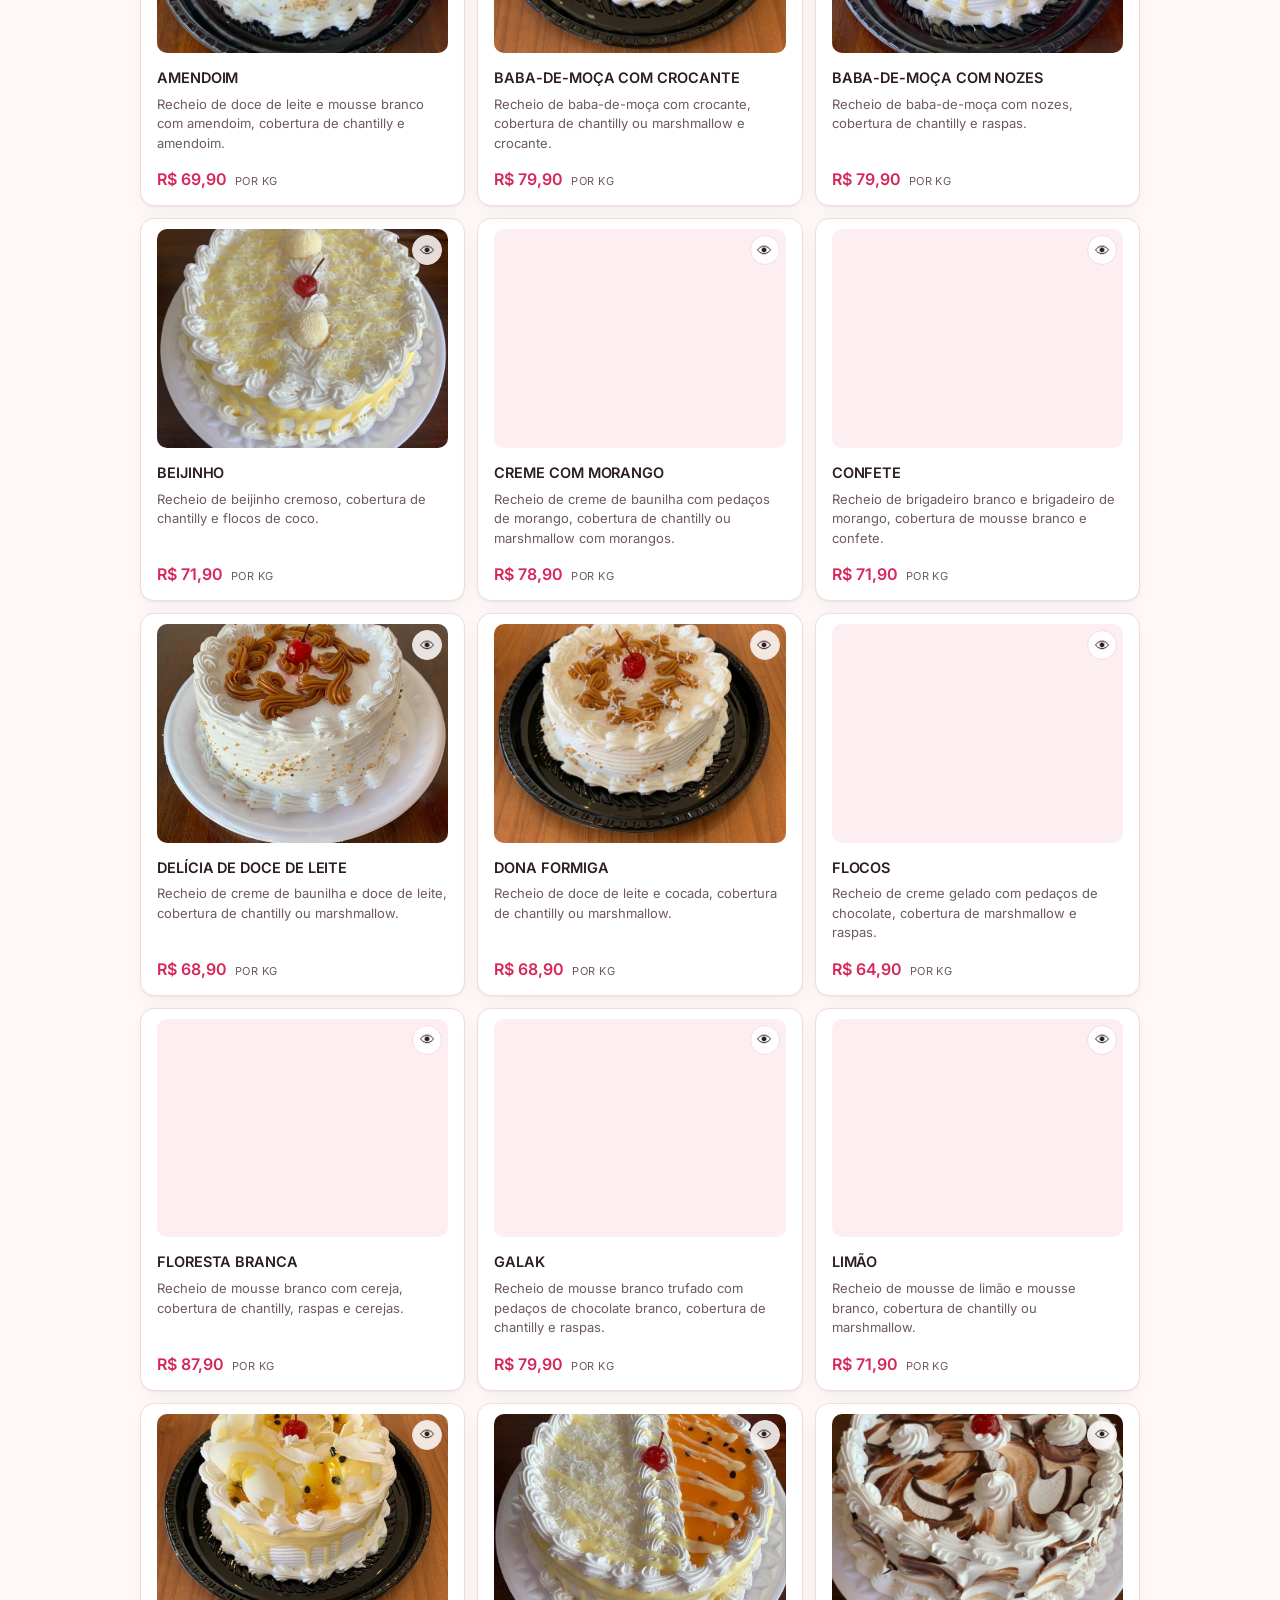
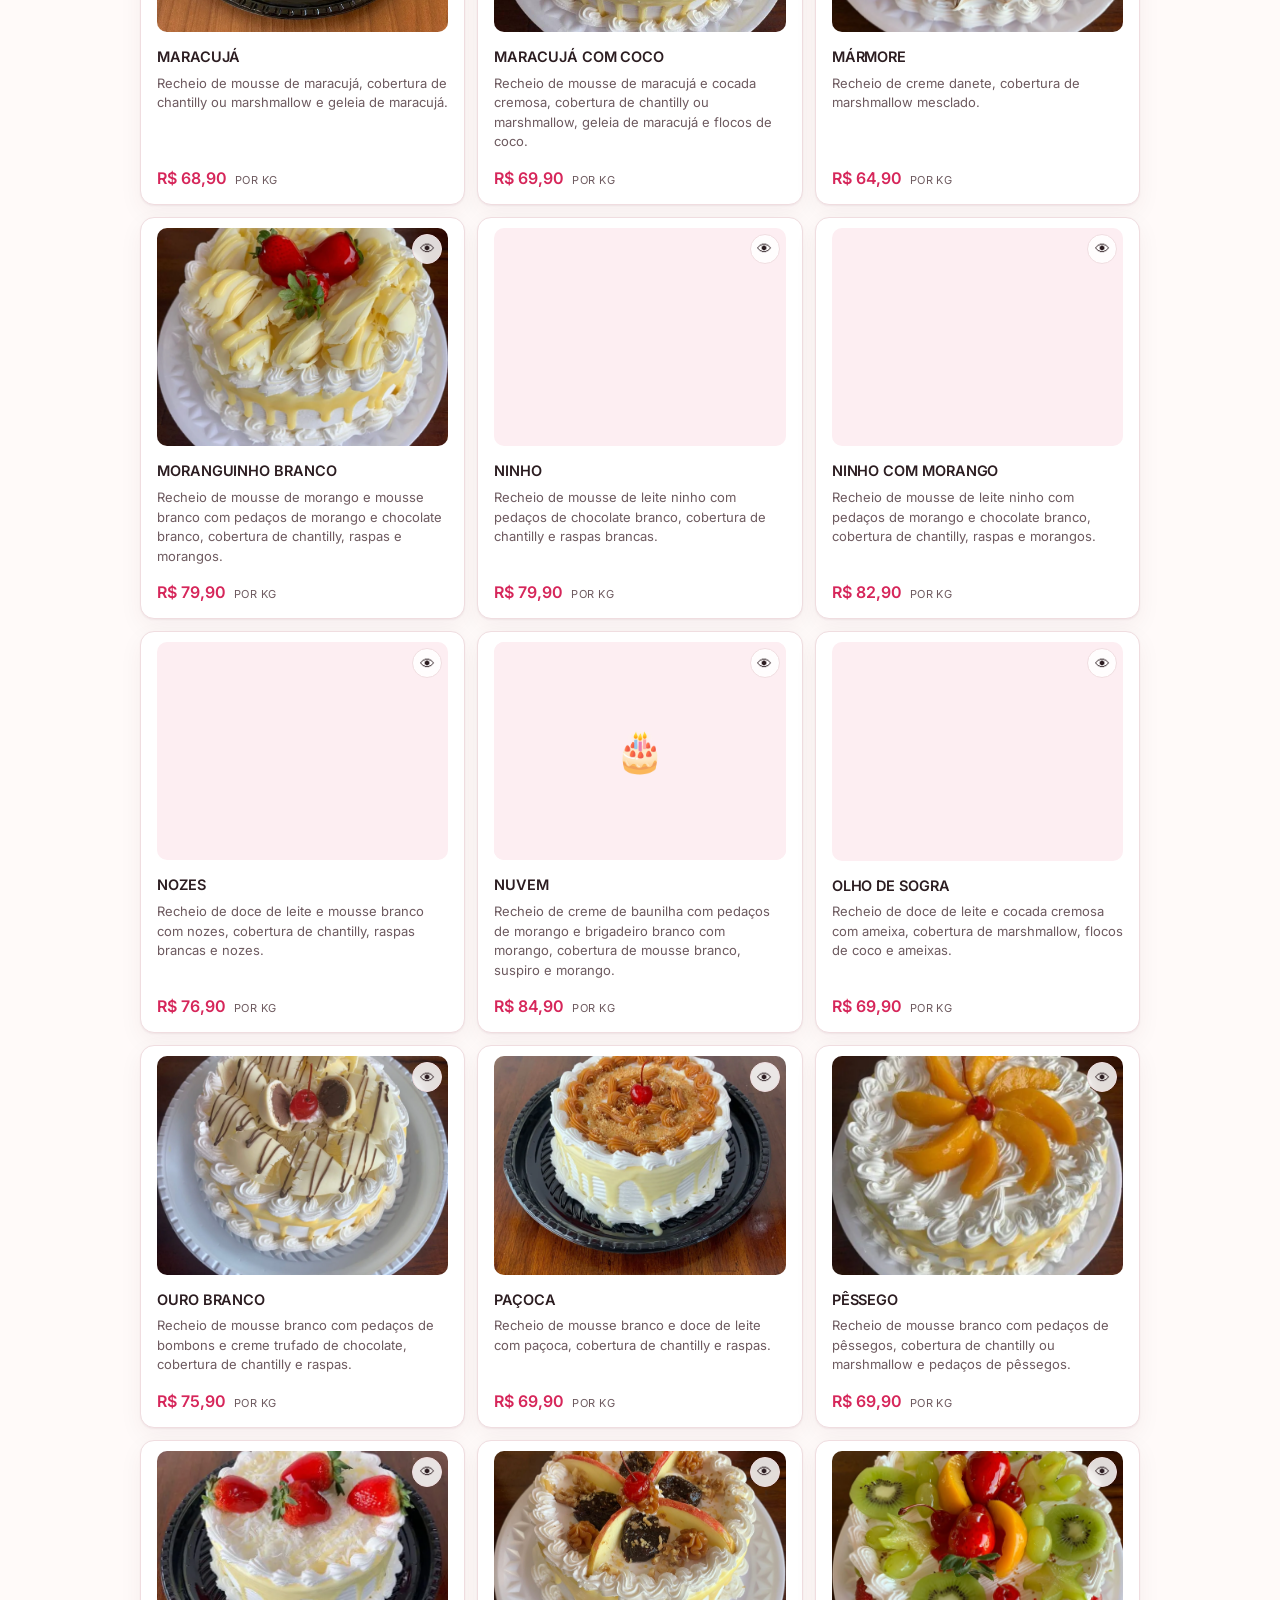
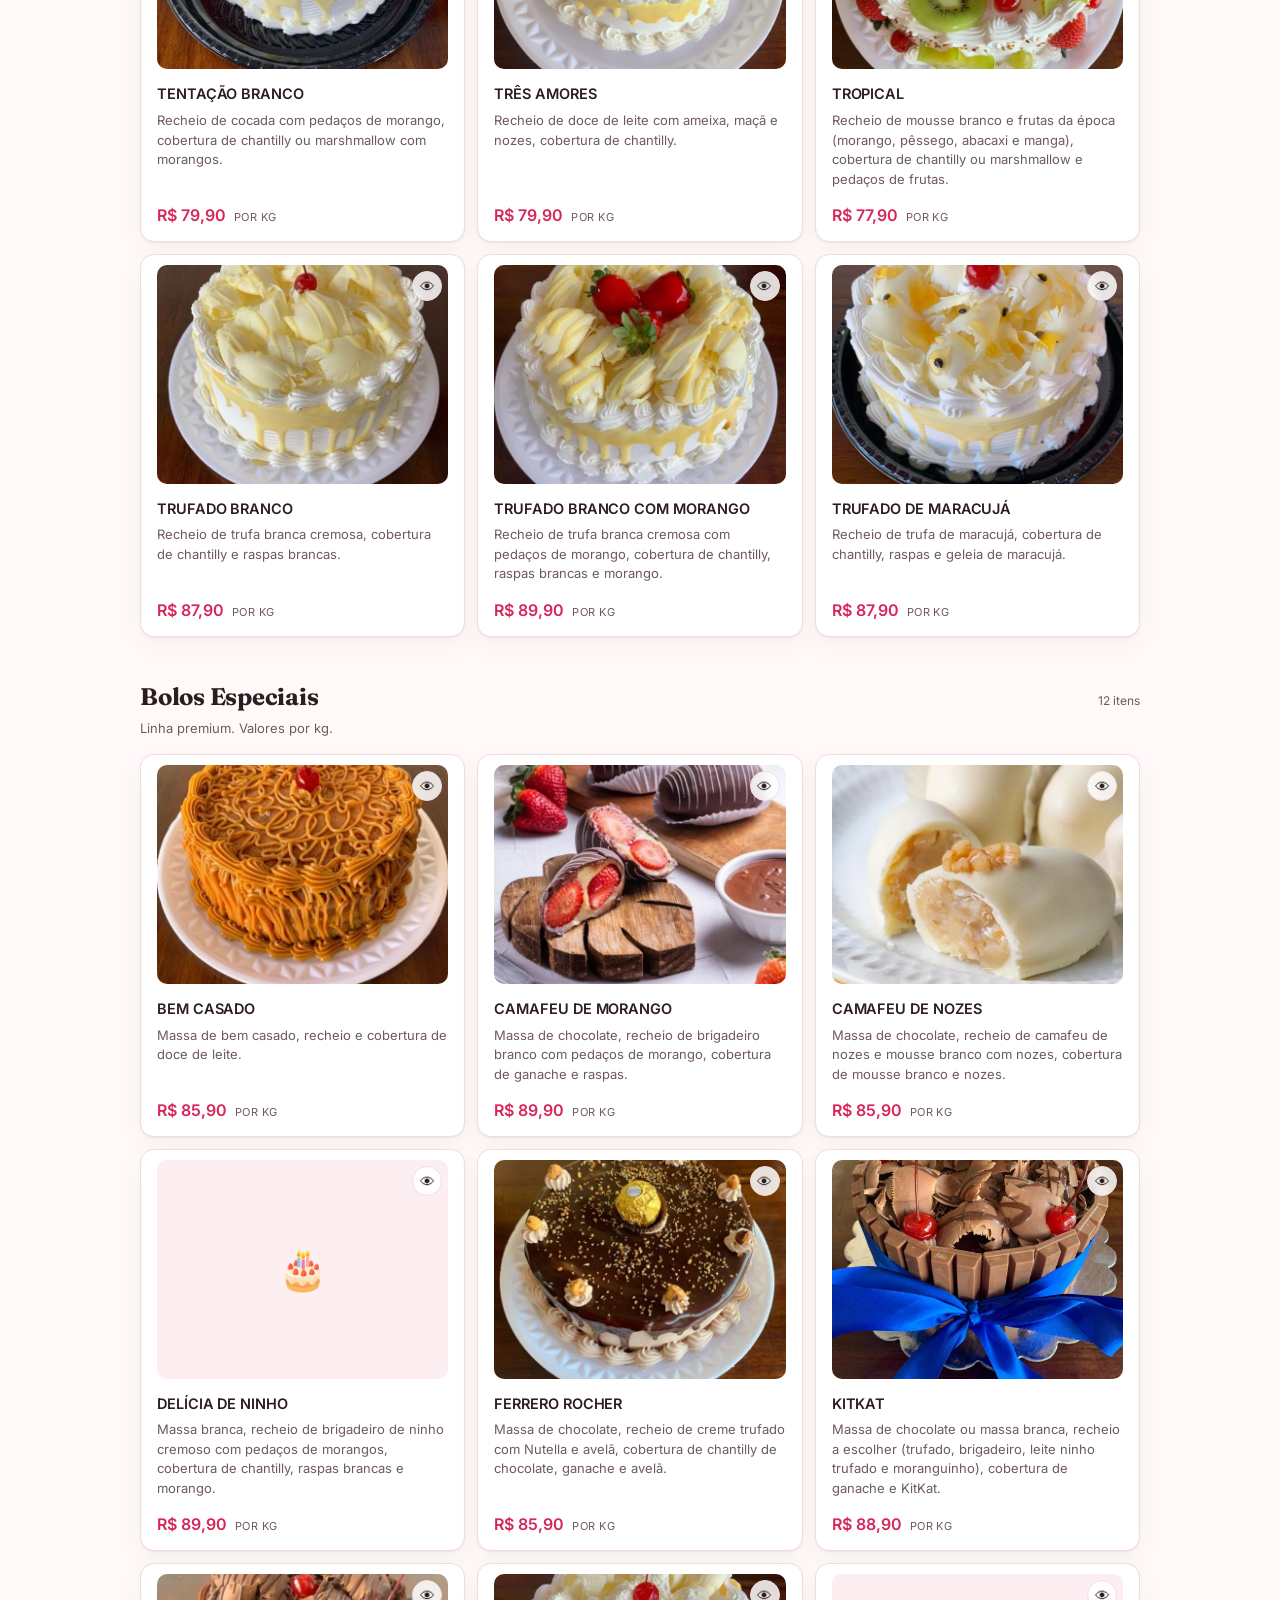
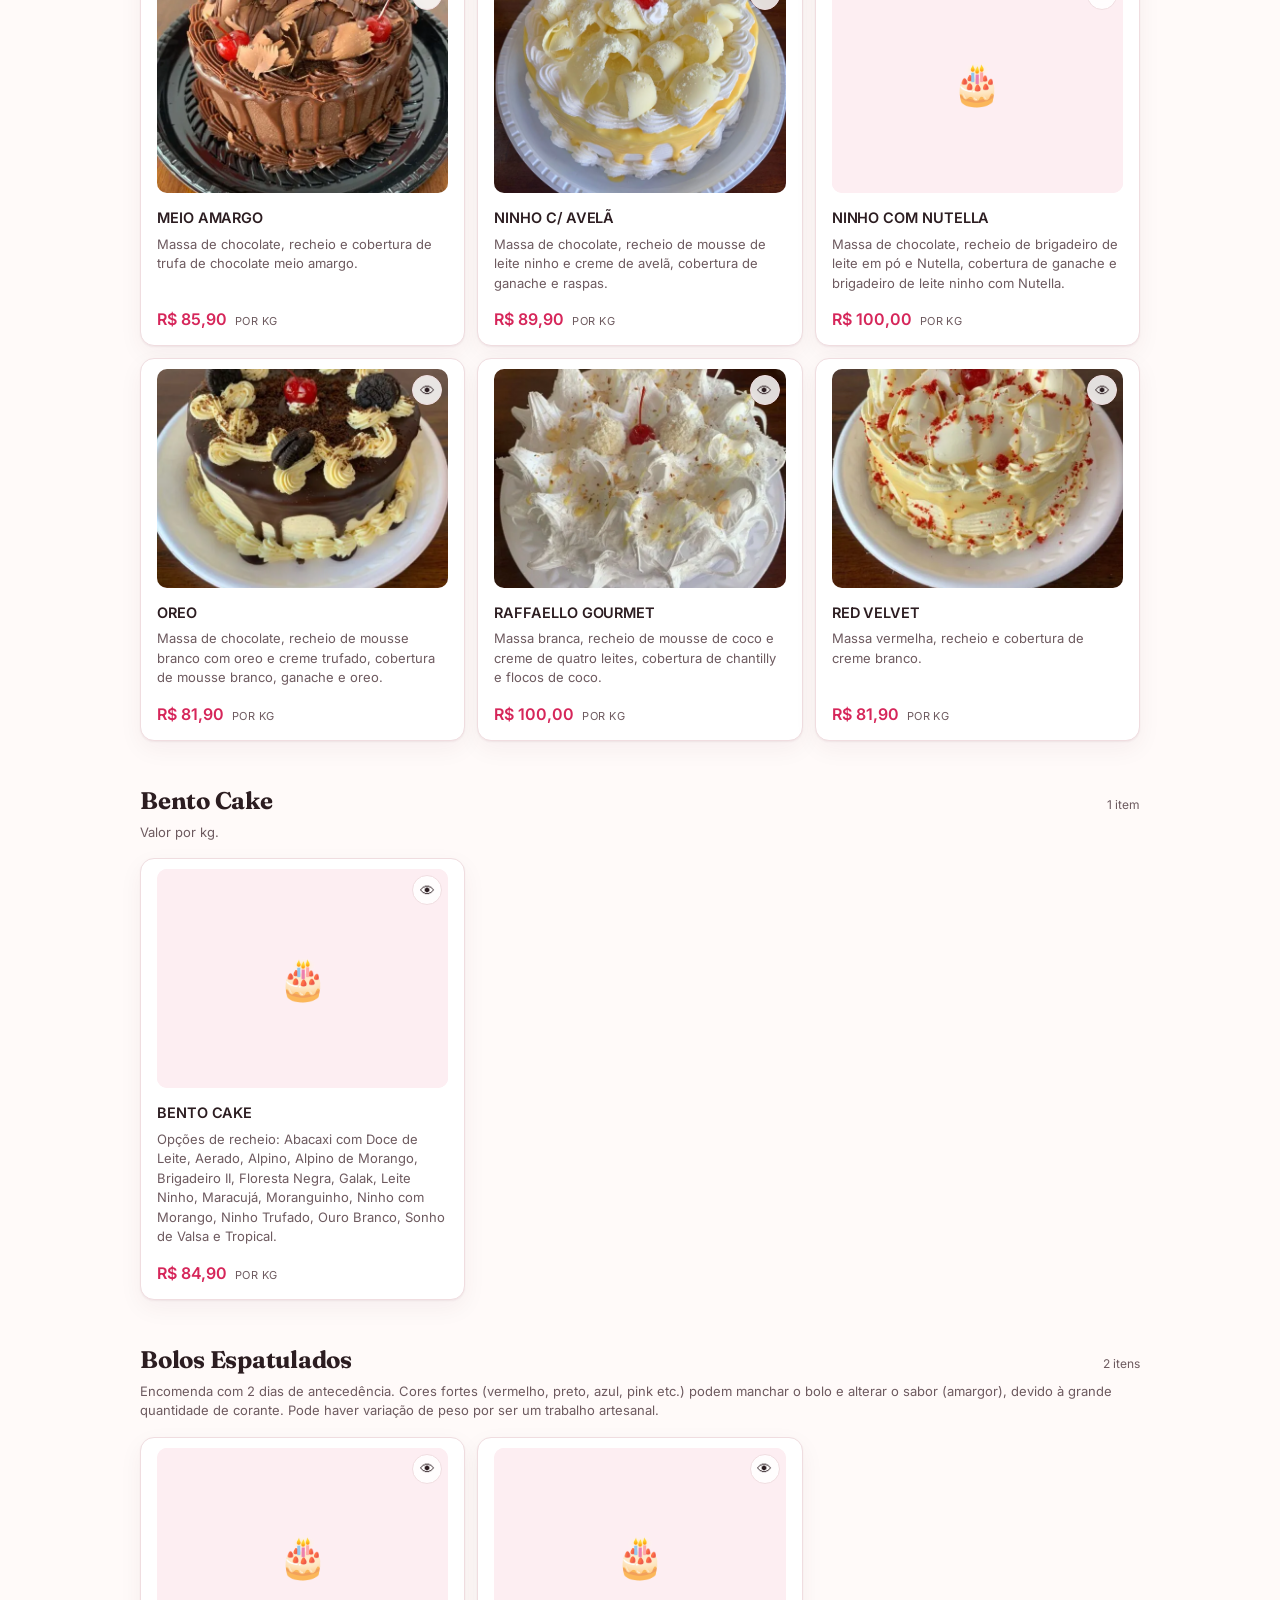
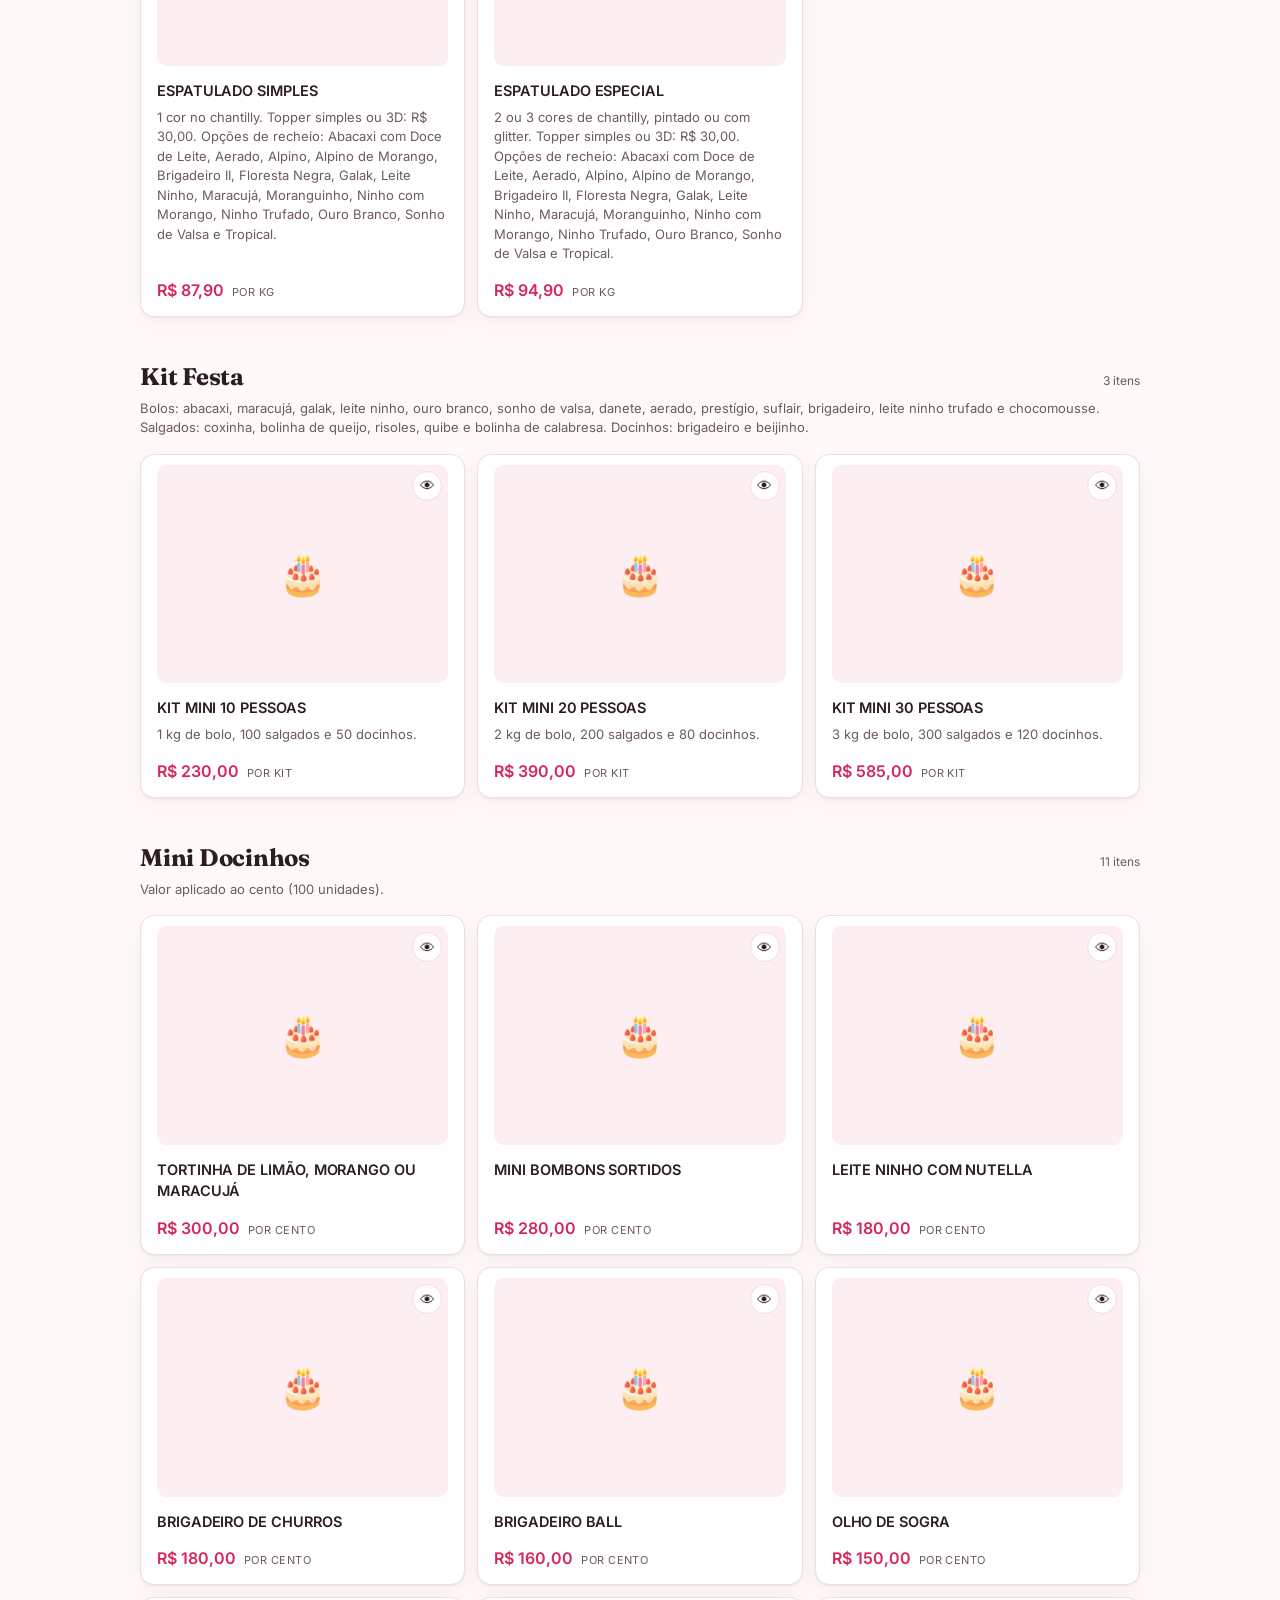
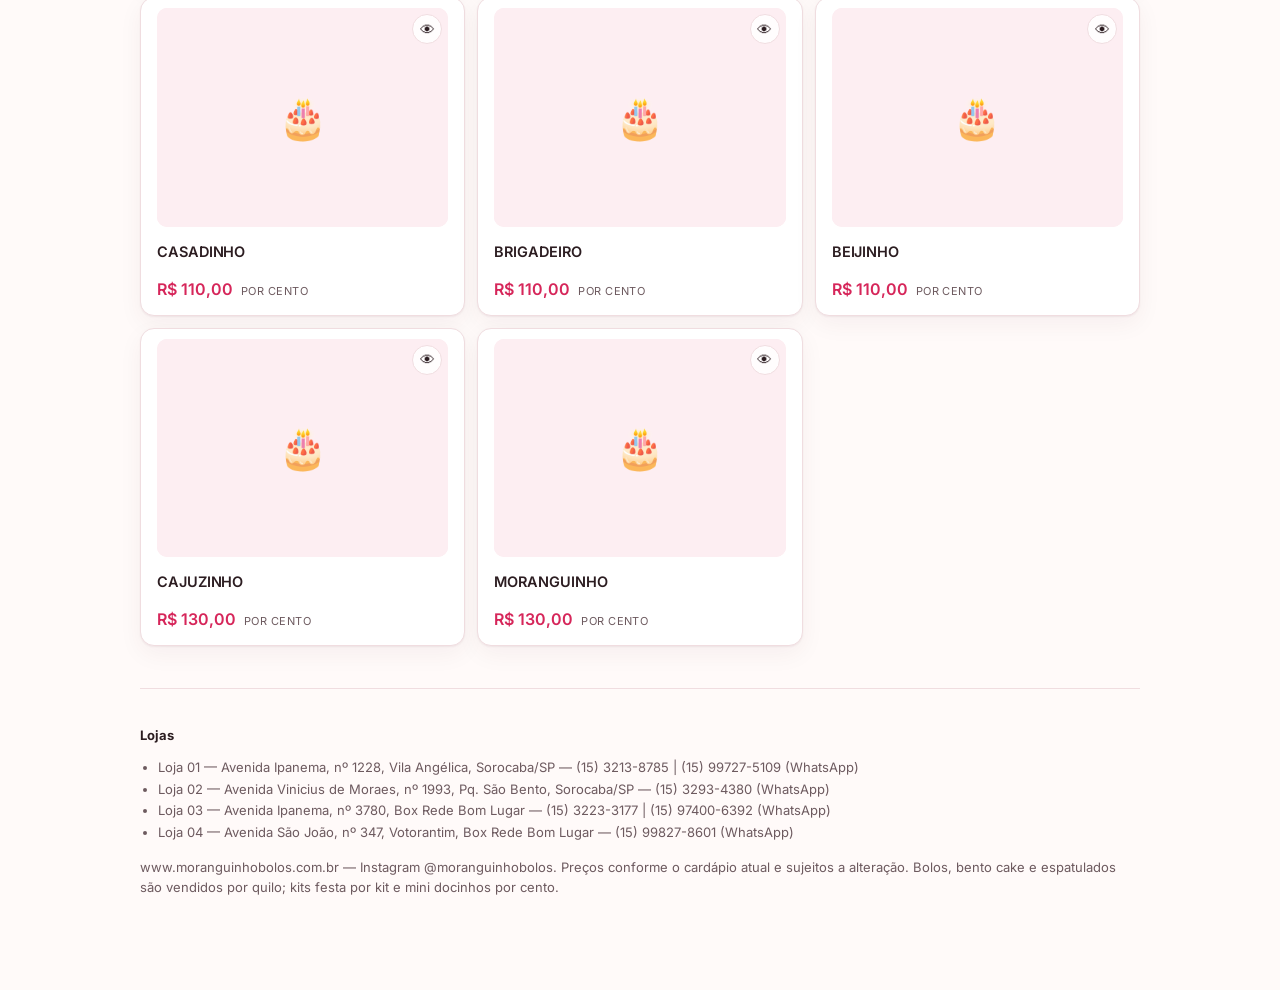
==== commit 053eeed5: "Add files via upload" ====
--- a/index.html
+++ b/index.html
@@ -1,97 +1,100 @@
-<!DOCTYPE html>
-<html lang="pt-BR">
-<head>
-  <meta charset="utf-8">
-  <meta name="viewport" content="width=device-width, initial-scale=1">
-  <title>Catálogo de Produtos — Moranguinho Bolos</title>
-  <link rel="icon" type="image/png" href="favicon.png">
-  <link rel="preconnect" href="https://fonts.googleapis.com">
-  <link rel="preconnect" href="https://fonts.gstatic.com" crossorigin>
-  <link href="https://fonts.googleapis.com/css2?family=Fraunces:opsz,wght@9..144,500;9..144,700&family=Inter:wght@400;500;600&display=swap" rel="stylesheet">
-  <link rel="stylesheet" href="style.css">
-</head>
-<body>
-  <div class="wrap">
-
-    <header class="hero">
-      <p class="kicker">Catálogo de produtos</p>
-      <h1>Moranguinho Bolos</h1>
-      <p class="lede">Catálogo completo de sabores, por Kg. Escolha o seu, chame no WhatsApp e receba a encomenda fresquinha.</p>
-      <div class="facts">
-        <span><b>107</b> produtos</span>
-        <span><b>6</b> categorias</span>
-        <span>Pedido mínimo <b>R$ 30,00</b></span>
-        <span>Pedidos: <b>(15) 99727-5109</b></span>
-      </div>
-    </header>
-
-    <div class="toolbar">
-      <div class="toolbar-inner">
-        <input type="search" id="searchInput" placeholder="Buscar produto ou ingrediente…" aria-label="Buscar produto">
-        <div class="chips" id="categoryChips">
-          <button class="chip" data-category="all" aria-pressed="true">Todos</button>
-          <button class="chip" data-category="choc" aria-pressed="false">Chocolate</button>
-          <button class="chip" data-category="branco" aria-pressed="false">Branco</button>
-          <button class="chip" data-category="esp" aria-pressed="false">Especiais</button>
-          <button class="chip" data-category="cas" aria-pressed="false">Caseiros</button>
-          <button class="chip" data-category="rech" aria-pressed="false">Recheados</button>
-          <button class="chip" data-category="doces" aria-pressed="false">Doces</button>
-        </div>
-      </div>
-    </div>
-
-    <main id="catalog"></main>
-
-    <p class="empty" id="emptyMessage" hidden>Nenhum produto encontrado para essa busca.</p>
-
-    <footer>
-      <p><b>Lojas</b></p>
-      <ul>
-        <li>Loja 01 — Av. Ipanema, 1228, Vila Angélica, Sorocaba</li>
-        <li>Loja 02 — Av. Vinicius de Moraes, 1993, Pq. São Bento</li>
-        <li>Loja 03 — Av. Ipanema, 3780, Jd. Novo Horizonte (Rede Bom Lugar)</li>
-        <li>Loja 04 — Av. Manoel Vieira, Jd. Santa Cruz, Araçoiaba da Serra (Rede Bom Lugar)</li>
-        <li>Loja 05 — Av. São João, 347, Quiosque 02 (Rede Bom Lugar)</li>
-      </ul>
-      <p style="margin-top:16px">Preços conforme exibidos no site em 16/09/2026 e sujeitos a alteração. Bolos de chocolate, brancos e especiais são vendidos <b>por quilo</b>; caseiros e doces são vendidos por unidade. O bolo zero açúcar exige encomenda com 3 dias de antecedência.</p>
-    </footer>
-
-  </div>
-
-  <!-- ============================================================
-       MODAL "STORY" — abre ao clicar em um card
-       ============================================================ -->
-  <div id="storyModal" class="story-modal" hidden aria-hidden="true" role="dialog" aria-modal="true">
-    <div class="story-backdrop" data-close="true"></div>
-
-    <div class="story-content" role="document">
-      <button class="story-close" type="button" aria-label="Fechar" data-close="true">✕</button>
-
-      <div class="story-media">
-        <img id="storyImg" src="" alt="">
-        <span class="story-fallback" aria-hidden="true">🎂</span>
-        <div class="story-gradient"></div>
-
-        <div class="story-info">
-          <span class="story-badge" id="storyBadge">Categoria</span>
-          <h2 id="storyNome">Nome do produto</h2>
-          <p id="storyDescricao">Descrição</p>
-          <p id="storyFrase" class="story-frase">Frase de destaque</p>
-
-          <div class="story-preco">
-            <span class="story-now" id="storyPrecoNow">R$ 0,00</span>
-            <span class="story-was" id="storyPrecoWas">R$ 0,00</span>
-            <span class="story-unit" id="storyUnit">por kg</span>
-          </div>
-
-          <a class="story-cta" id="storyCta" href="#" target="_blank" rel="noopener">
-            Pedir no WhatsApp
-          </a>
-        </div>
-      </div>
-    </div>
-  </div>
-
-  <script src="script.js"></script>
-</body>
+<!DOCTYPE html>
+<html lang="pt-BR">
+<head>
+  <meta charset="utf-8">
+  <meta name="viewport" content="width=device-width, initial-scale=1">
+  <title>Cardápio — Moranguinho Bolos &amp; Doces</title>
+  <meta name="description" content="Cardápio completo da Moranguinho Bolos &amp; Doces, em Sorocaba: bolos, bento cake, bolos espatulados, kit festa e mini docinhos. Escolha e peça pelo WhatsApp.">
+  <meta name="theme-color" content="#d6265a">
+  <meta property="og:type" content="website">
+  <meta property="og:title" content="Moranguinho Bolos &amp; Doces — Cardápio">
+  <meta property="og:description" content="Veja os sabores, preços e peça pelo WhatsApp.">
+  <link rel="icon" href="data:image/svg+xml,%3Csvg xmlns='http://www.w3.org/2000/svg' viewBox='0 0 100 100'%3E%3Ctext y='.9em' font-size='90'%3E%F0%9F%8D%93%3C/text%3E%3C/svg%3E">
+  <link rel="preconnect" href="https://fonts.googleapis.com">
+  <link rel="preconnect" href="https://fonts.gstatic.com" crossorigin>
+  <link href="https://fonts.googleapis.com/css2?family=Fraunces:opsz,wght@9..144,500;9..144,700&family=Inter:wght@400;500;600&display=swap" rel="stylesheet">
+  <link rel="stylesheet" href="style.css">
+</head>
+<body>
+  <div class="wrap">
+
+    <header class="hero">
+      <p class="kicker" data-config="kicker">Cardápio</p>
+      <h1 data-config="titulo">Moranguinho Bolos &amp; Doces</h1>
+      <p class="lede" data-config="lede">Bolos por kg, bento cake, espatulados, kit festa e mini docinhos. Escolha o seu, chame no WhatsApp e receba a encomenda fresquinha.</p>
+      <div class="facts">
+        <span><b id="totalProdutos">101</b> produtos</span>
+        <span><b id="totalCategorias">7</b> categorias</span>
+        <span>Instagram <b data-config="instagram">@moranguinhobolos</b></span>
+        <span>Pedidos: <a class="tel" href="https://wa.me/5515997275109" data-whatsapp-geral target="_blank" rel="noopener"><b data-config="whatsapp_exibicao">(15) 99727-5109</b></a></span>
+      </div>
+    </header>
+
+    <div class="toolbar">
+      <div class="toolbar-inner">
+        <input type="search" id="searchInput" placeholder="Buscar produto ou ingrediente…" aria-label="Buscar produto" autocomplete="off">
+        <div class="chips" id="categoryChips"></div>
+      </div>
+    </div>
+
+    <p id="resultStatus" class="sr-only" role="status" aria-live="polite"></p>
+
+    <main id="catalog" aria-live="polite"><p class="sec-note">Carregando cardápio…</p>
+      <noscript><p class="empty">Ative o JavaScript para ver o catálogo.</p></noscript>
+    </main>
+
+    <p class="empty" id="emptyMessage" hidden>Nenhum produto encontrado para essa busca.</p>
+
+    <footer>
+      <p><b>Lojas</b></p>
+      <ul>
+        <li data-config="loja1">Loja 01 — Avenida Ipanema, nº 1228, Vila Angélica, Sorocaba/SP — (15) 3213-8785 | (15) 99727-5109 (WhatsApp)</li>
+        <li data-config="loja2">Loja 02 — Avenida Vinicius de Moraes, nº 1993, Pq. São Bento, Sorocaba/SP — (15) 3293-4380 (WhatsApp)</li>
+        <li data-config="loja3">Loja 03 — Avenida Ipanema, nº 3780, Box Rede Bom Lugar — (15) 3223-3177 | (15) 97400-6392 (WhatsApp)</li>
+        <li data-config="loja4">Loja 04 — Avenida São João, nº 347, Votorantim, Box Rede Bom Lugar — (15) 99827-8601 (WhatsApp)</li>
+      </ul>
+      <p style="margin-top:16px" data-config="rodape_nota">www.moranguinhobolos.com.br — Instagram @moranguinhobolos. Preços conforme o cardápio atual e sujeitos a alteração. Bolos, bento cake e espatulados são vendidos por quilo; kits festa por kit e mini docinhos por cento.</p>
+    </footer>
+
+  </div>
+
+  <!-- ============================================================
+       MODAL "STORY" — abre ao clicar em um card
+       ============================================================ -->
+  <div id="storyModal" class="story-modal" hidden aria-hidden="true" role="dialog" aria-modal="true" aria-labelledby="storyNome">
+    <div class="story-backdrop" data-close="true"></div>
+
+    <div class="story-content" role="document">
+      <button class="story-close" type="button" aria-label="Fechar" data-close="true">✕</button>
+
+      <div class="story-media">
+        <img id="storyImg" src="" alt="" decoding="async">
+        <span class="story-fallback" aria-hidden="true">🎂</span>
+        <div class="story-gradient"></div>
+
+        <div class="story-info">
+          <span class="story-badge" id="storyBadge">Categoria</span>
+          <h2 id="storyNome">Nome do produto</h2>
+          <p id="storyDescricao">Descrição</p>
+          <p id="storyFrase" class="story-frase">Frase de destaque</p>
+
+          <div class="story-preco">
+            <span class="story-now" id="storyPrecoNow">R$ 0,00</span>
+            <span class="story-was" id="storyPrecoWas">R$ 0,00</span>
+            <span class="story-unit" id="storyUnit">por kg</span>
+          </div>
+
+          <a class="story-cta" id="storyCta" href="#" target="_blank" rel="noopener">
+            Pedir no WhatsApp
+          </a>
+        </div>
+      </div>
+    </div>
+  </div>
+
+  <script src="config.js"></script>
+  <script src="dados-padrao.js"></script>
+  <script src="dados.js"></script>
+  <script src="script.js"></script>
+</body>
 </html>
--- a/style.css
+++ b/style.css
@@ -674,4 +674,68 @@
   .toggle-img {
     display: none;
   }
-}+}
+/* ============================================================
+   MELHORIAS: acessibilidade, foto ausente, contadores
+   ============================================================ */
+.sr-only {
+  position: absolute;
+  width: 1px;
+  height: 1px;
+  margin: -1px;
+  padding: 0;
+  overflow: hidden;
+  clip: rect(0, 0, 0, 0);
+  white-space: nowrap;
+  border: 0;
+}
+
+.card:focus-visible,
+.chip:focus-visible,
+.toggle-img:focus-visible,
+.story-close:focus-visible,
+.story-cta:focus-visible,
+.tel:focus-visible {
+  outline: 3px solid var(--accent);
+  outline-offset: 2px;
+}
+
+.tel {
+  text-decoration: none;
+}
+
+.tel:hover b {
+  text-decoration: underline;
+}
+
+.chip-n {
+  font-size: 11px;
+  opacity: 0.7;
+  margin-left: 2px;
+}
+
+/* Foto ausente: esconde a imagem quebrada e mostra o emoji */
+.card-media.sem-foto .card-img {
+  display: none;
+}
+
+.card-media.sem-foto .card-img-fallback {
+  display: flex;
+  font-size: 40px;
+}
+
+.story-media.sem-foto img#storyImg {
+  display: none;
+}
+
+.story-media.sem-foto .story-fallback {
+  display: flex;
+}
+
+/* Só levanta o card no hover em telas com mouse (evita "pulo" no toque) */
+@media (hover: none) {
+  .card:hover {
+    transform: none;
+  }
+}
+
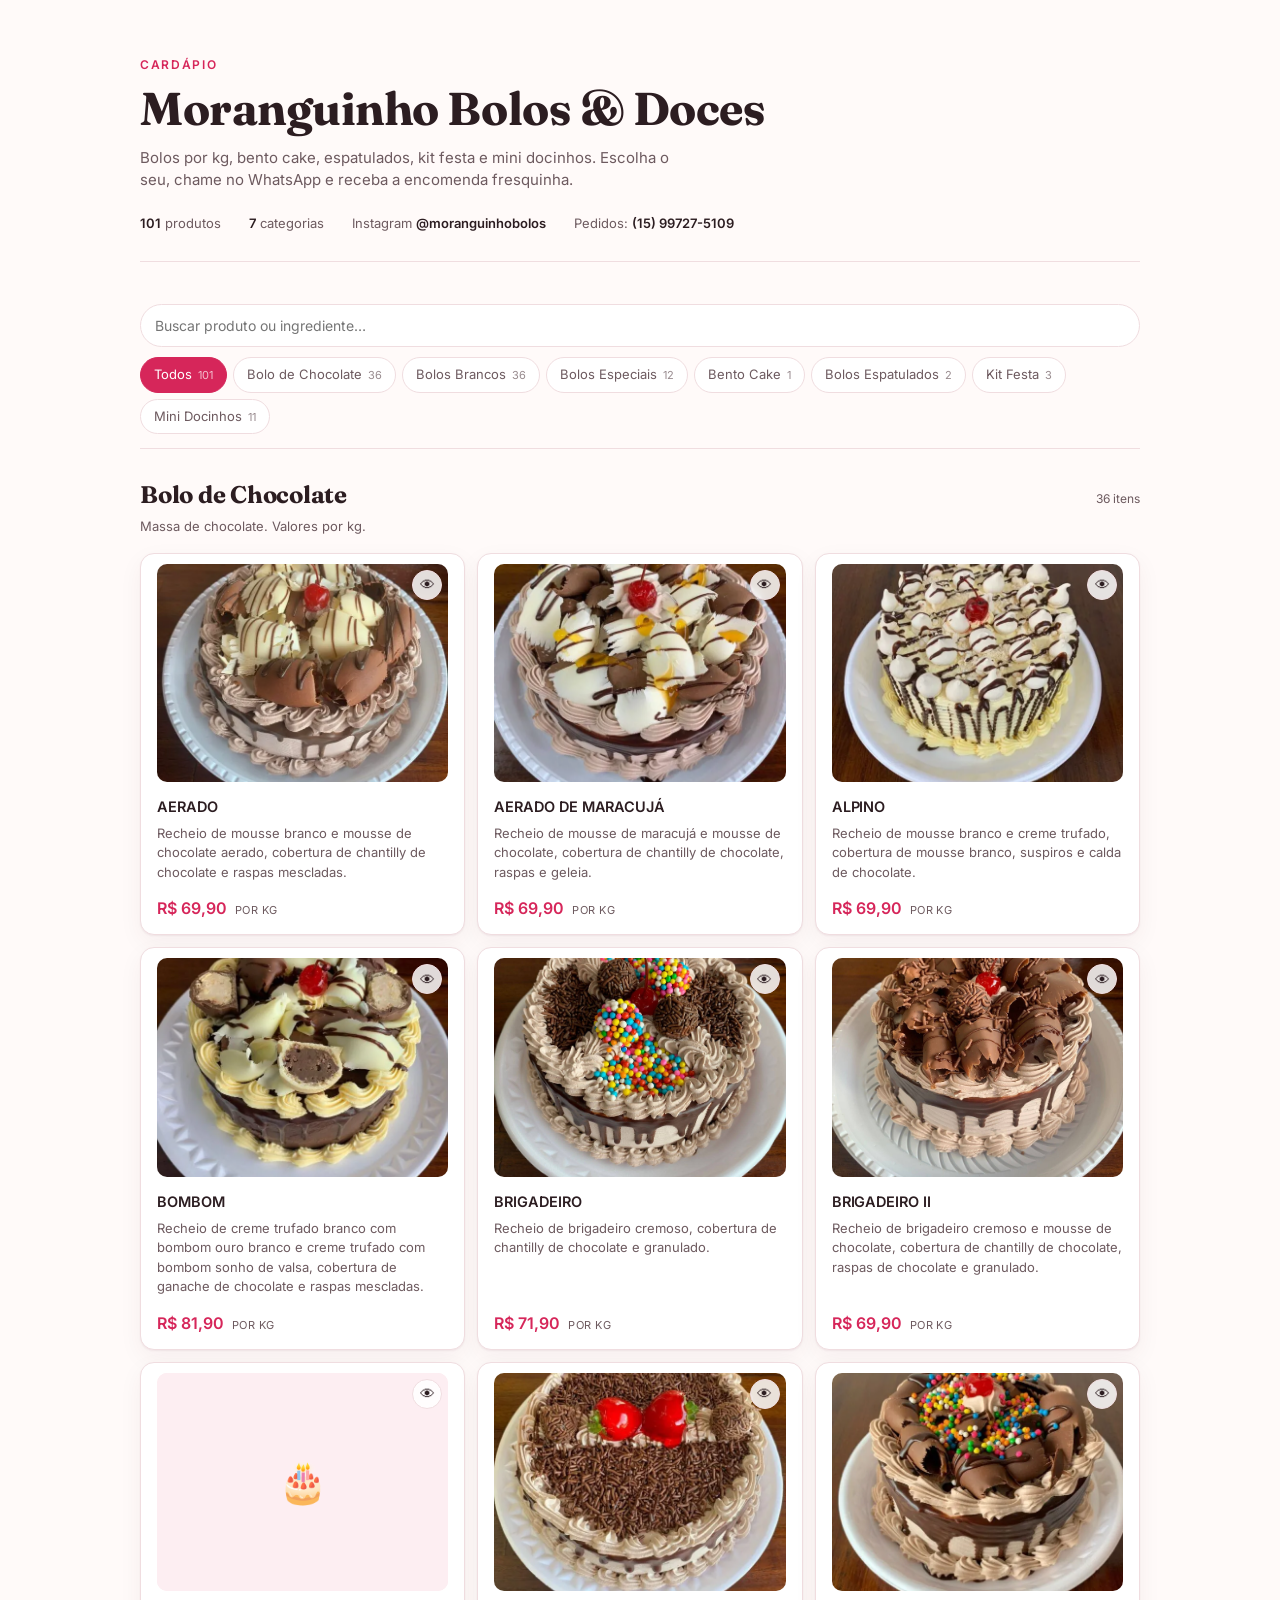
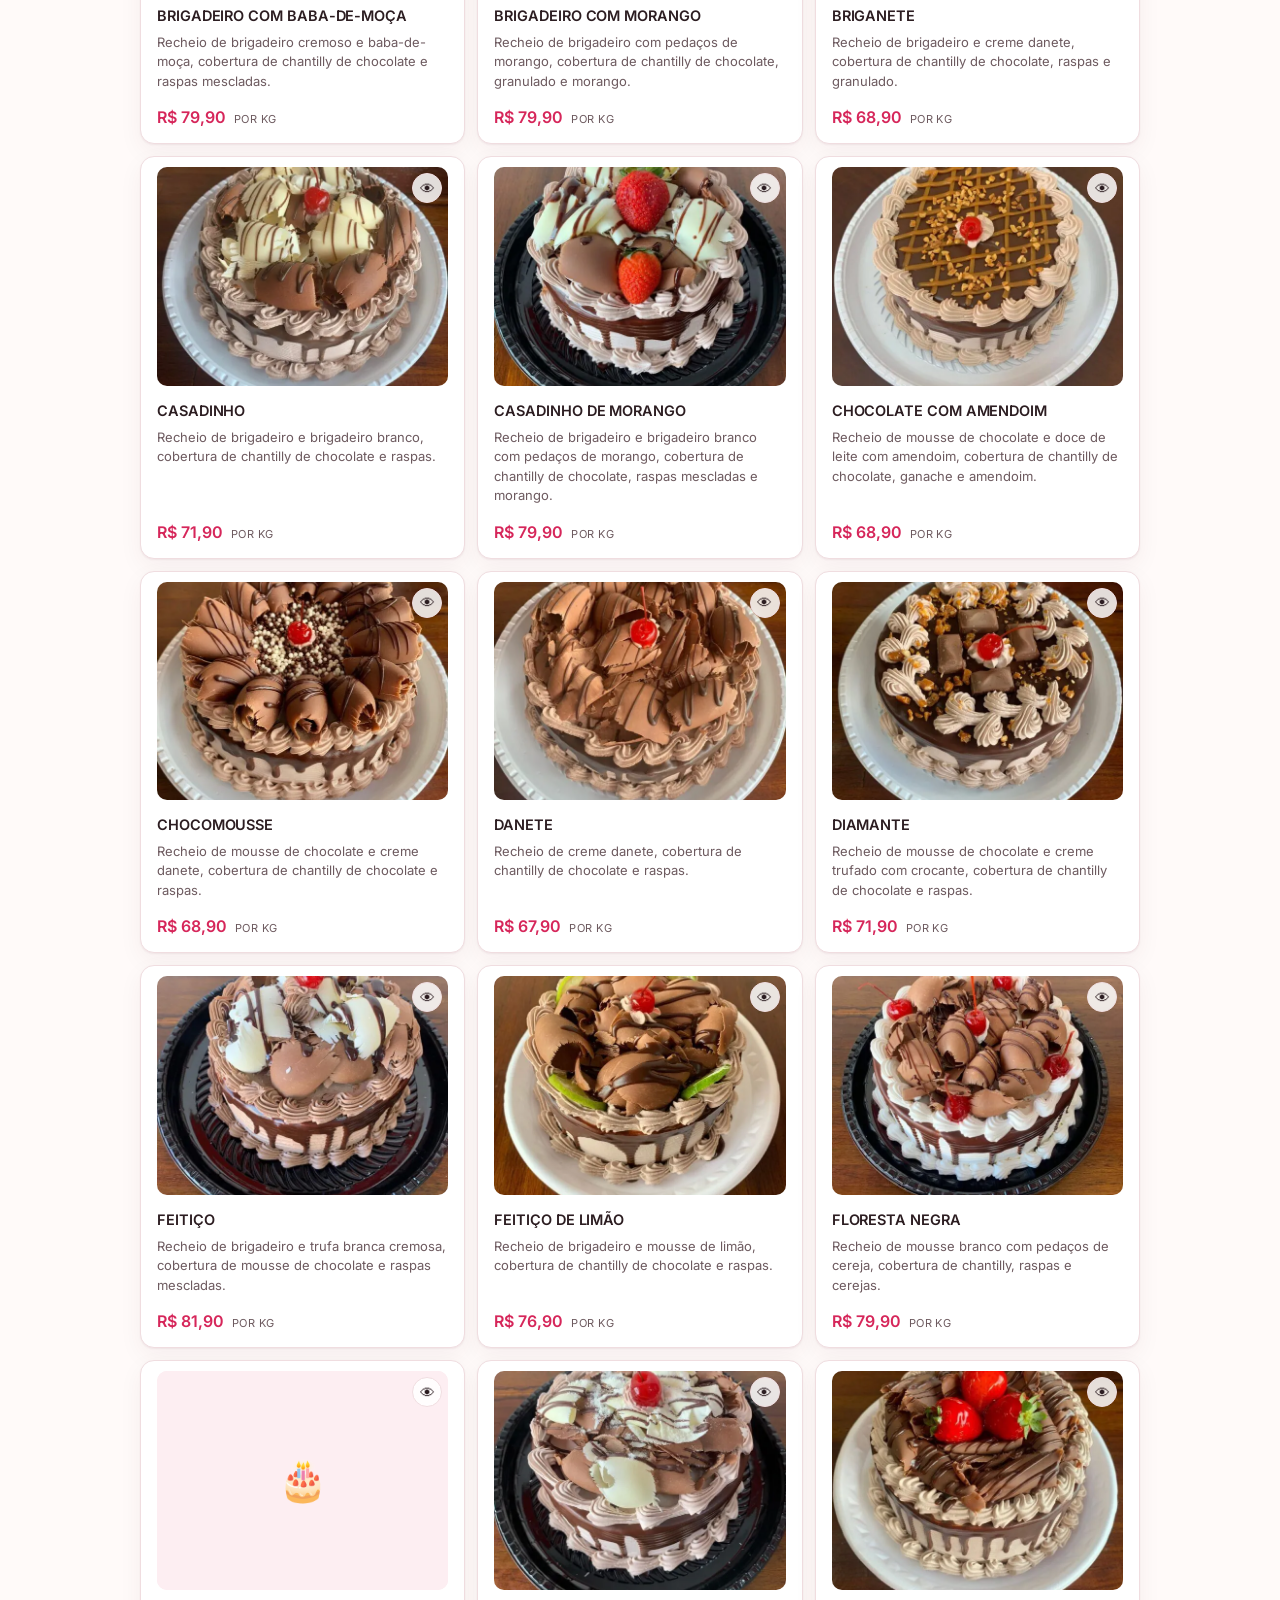
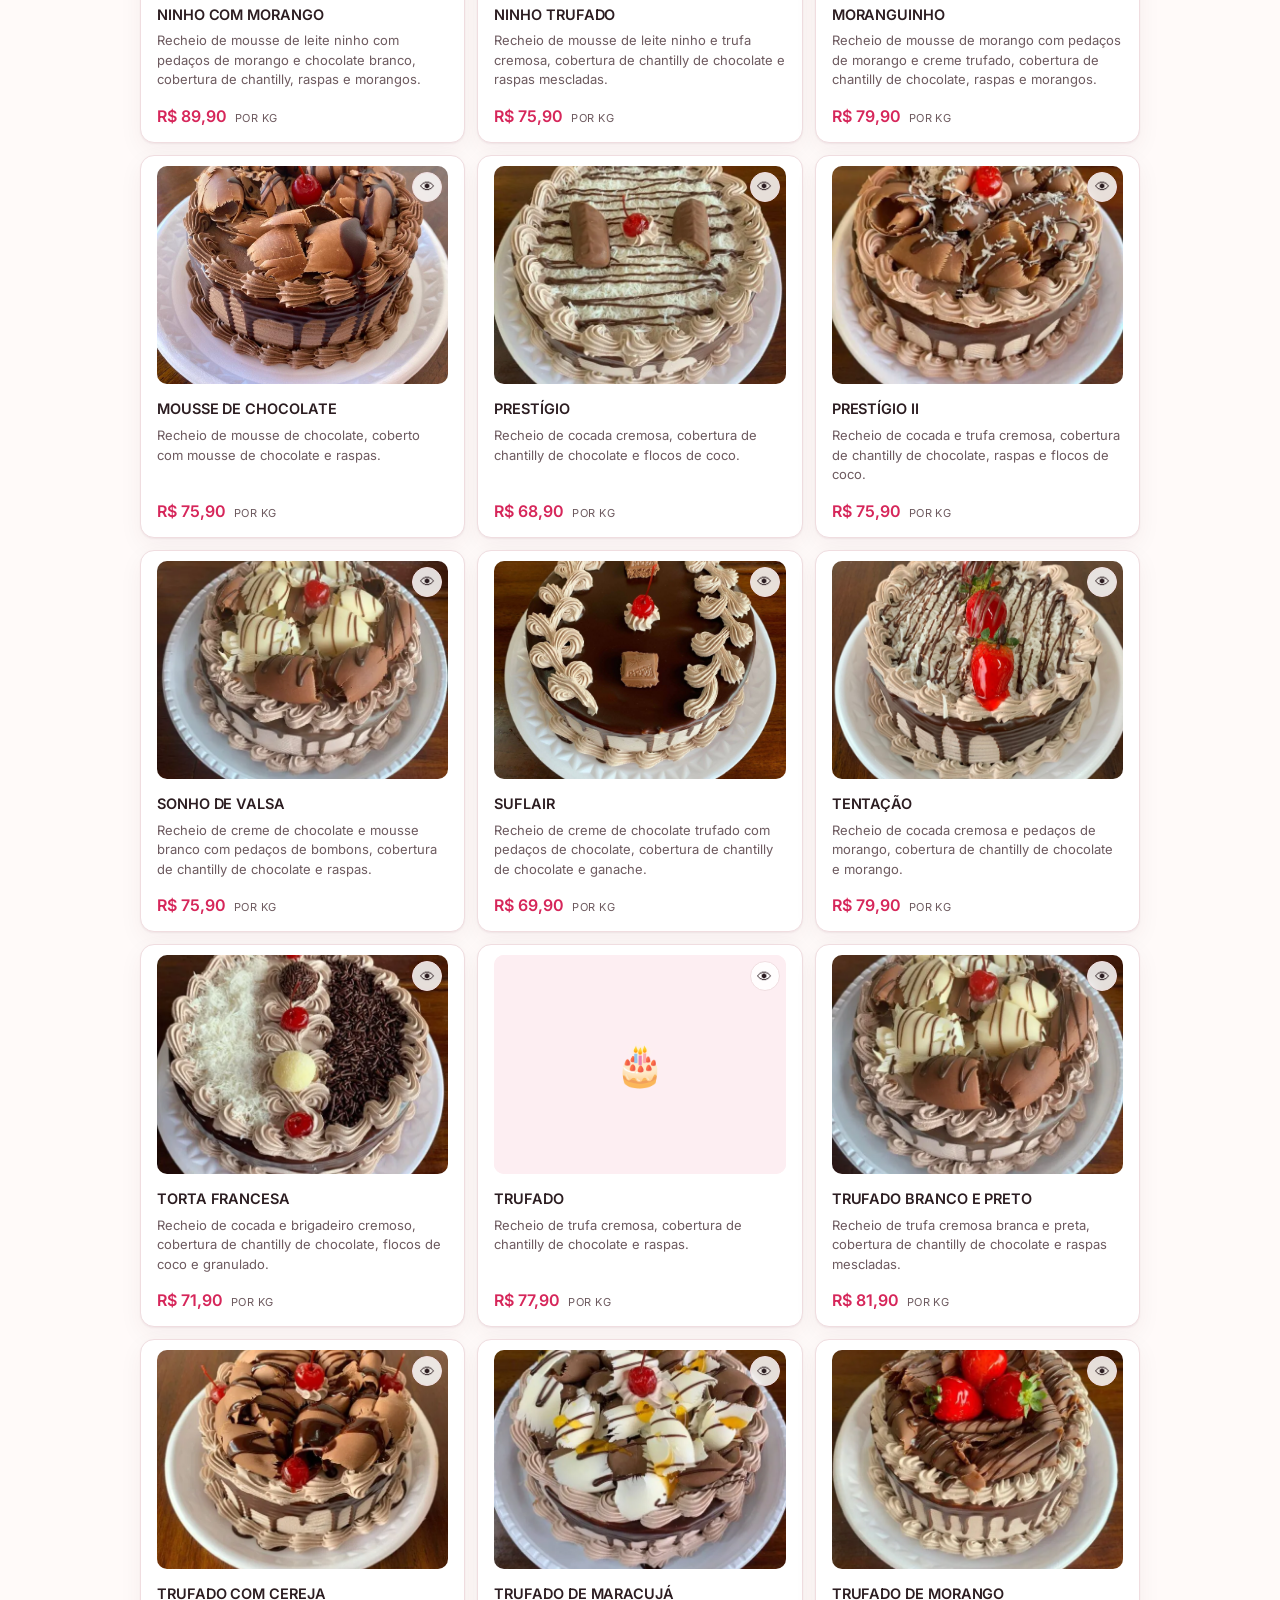
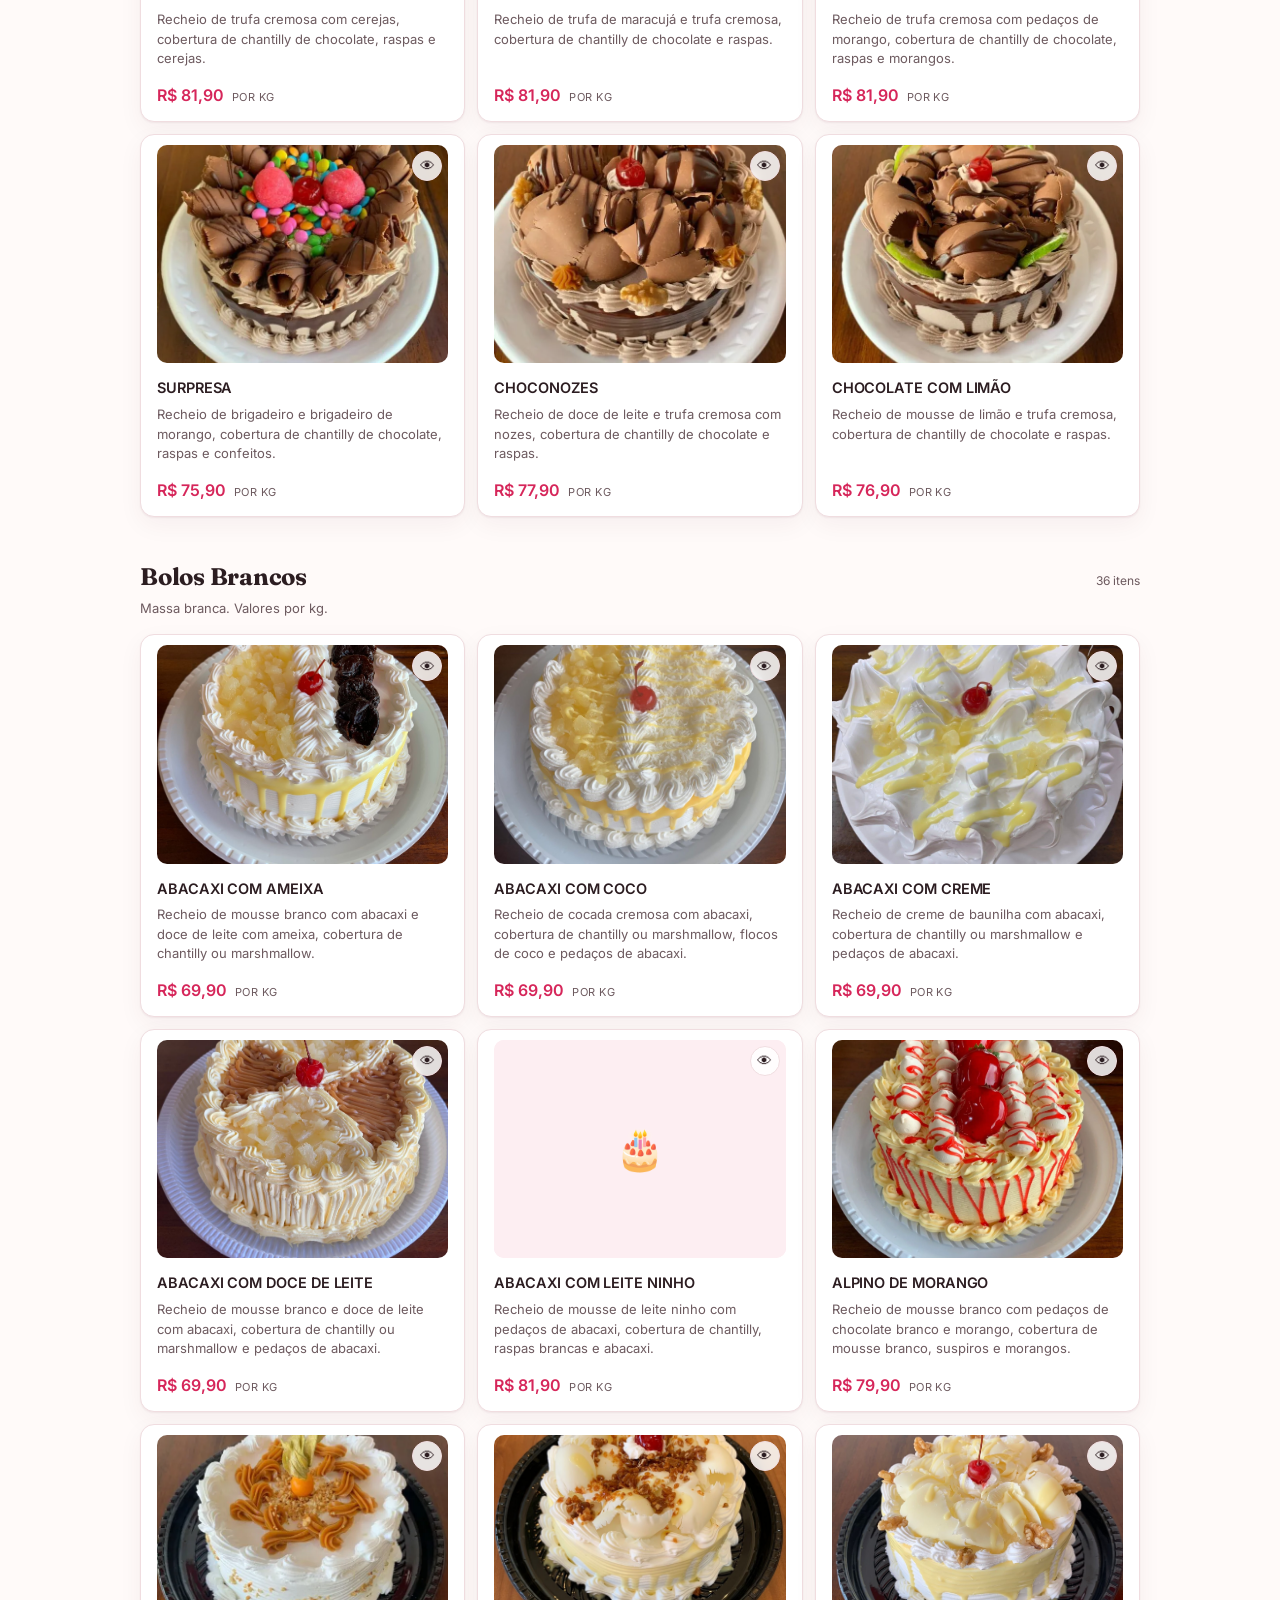
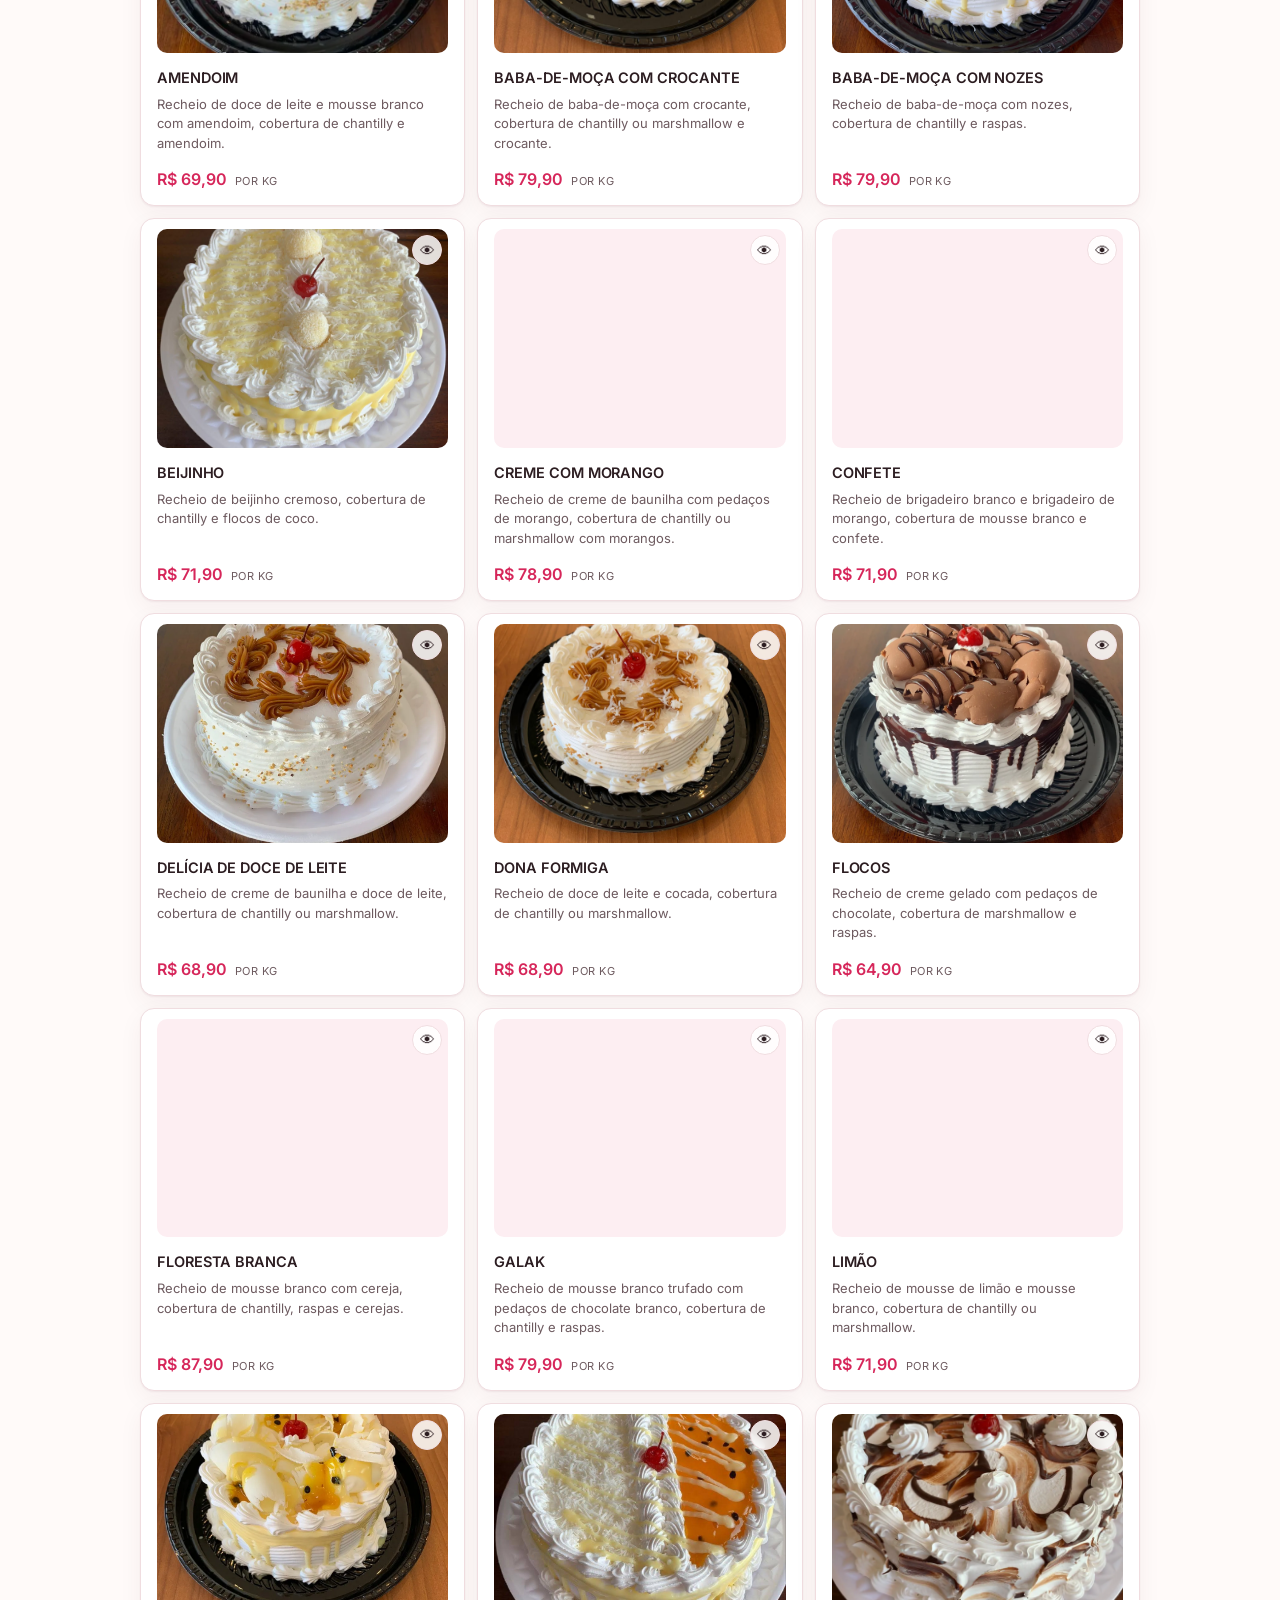
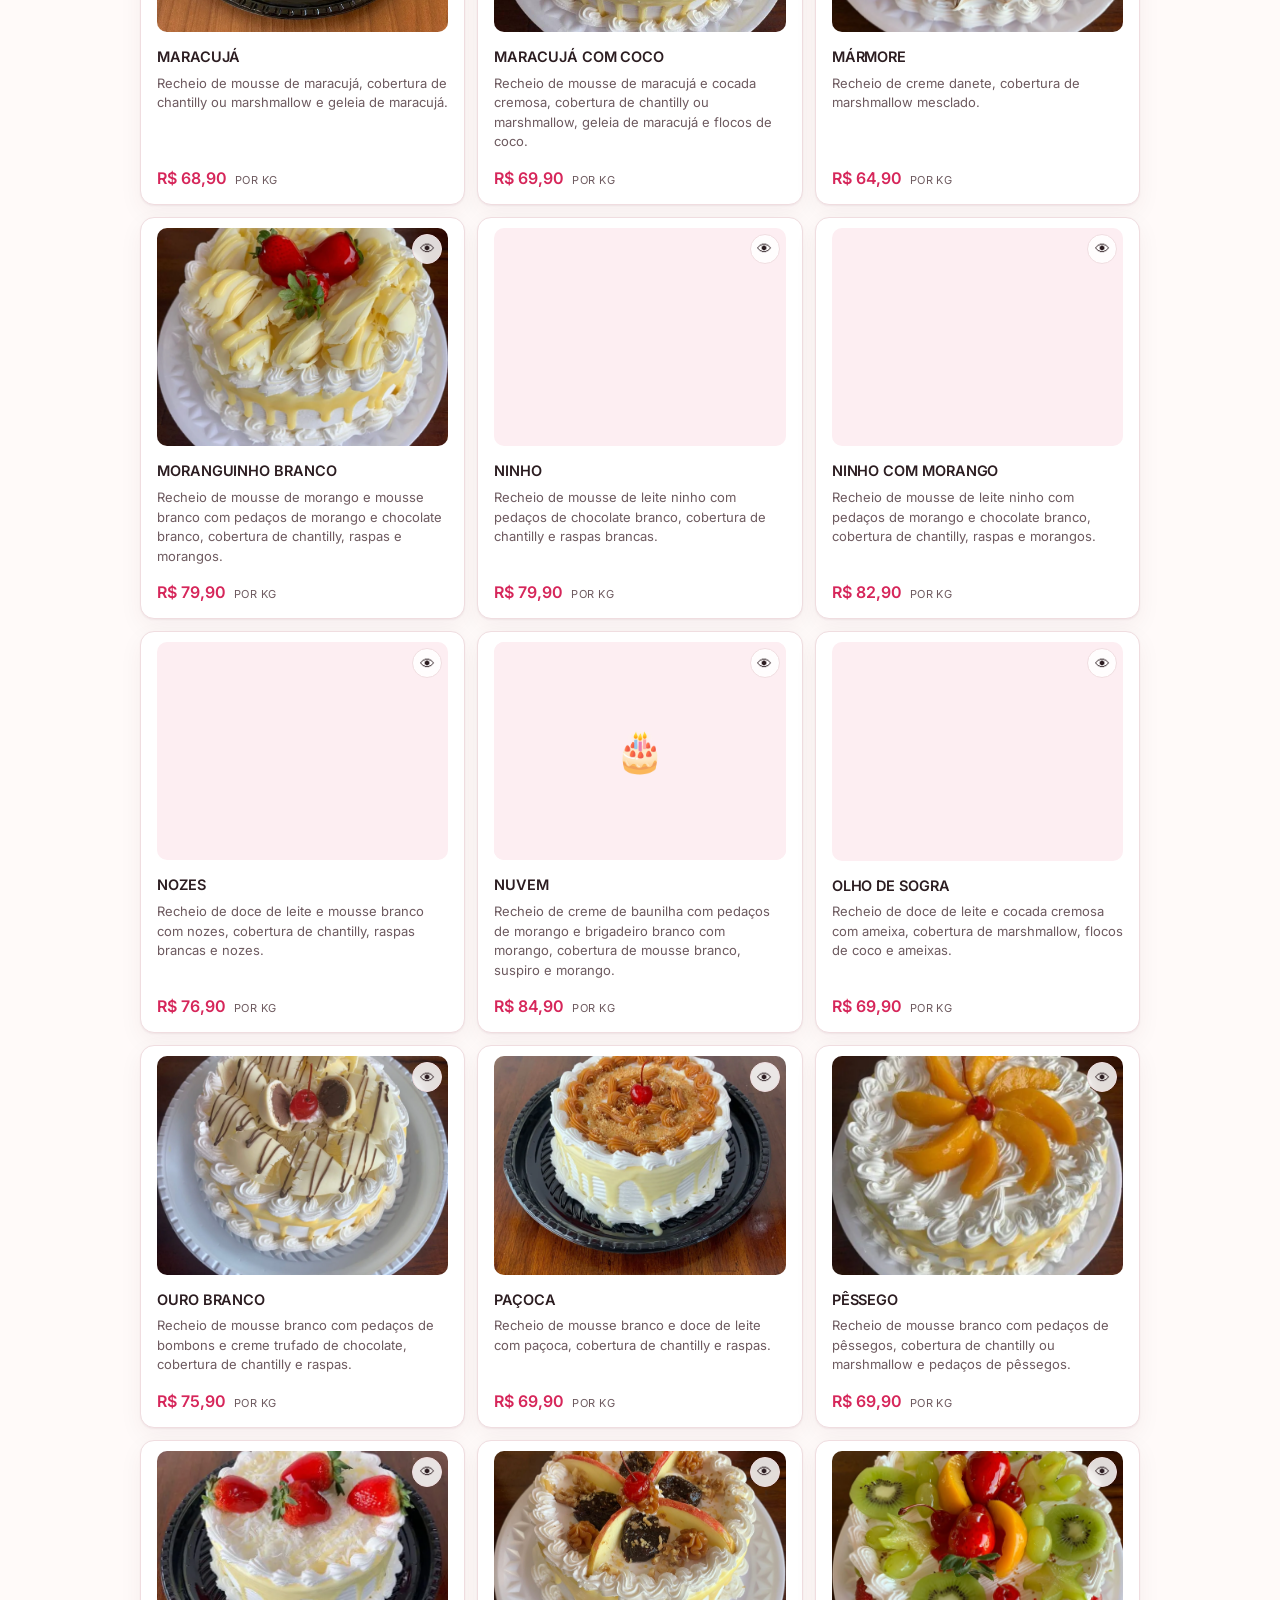
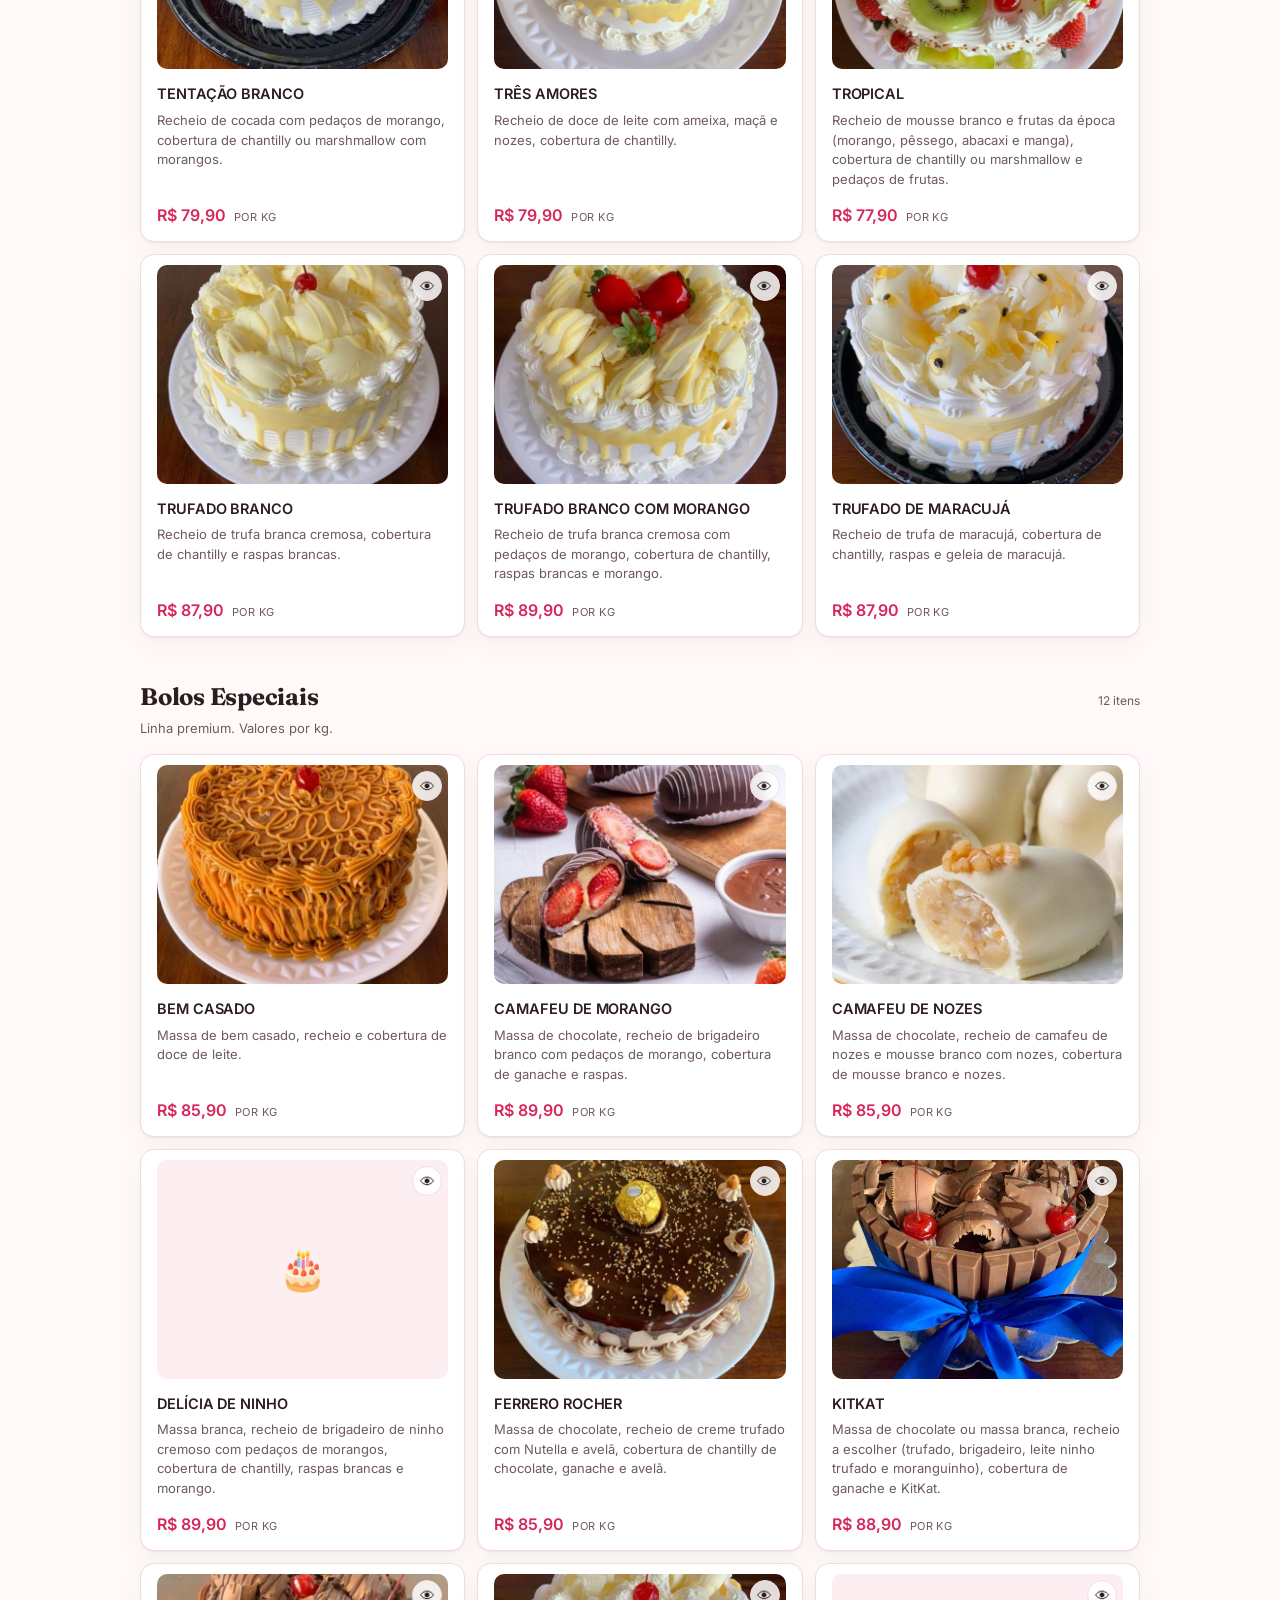
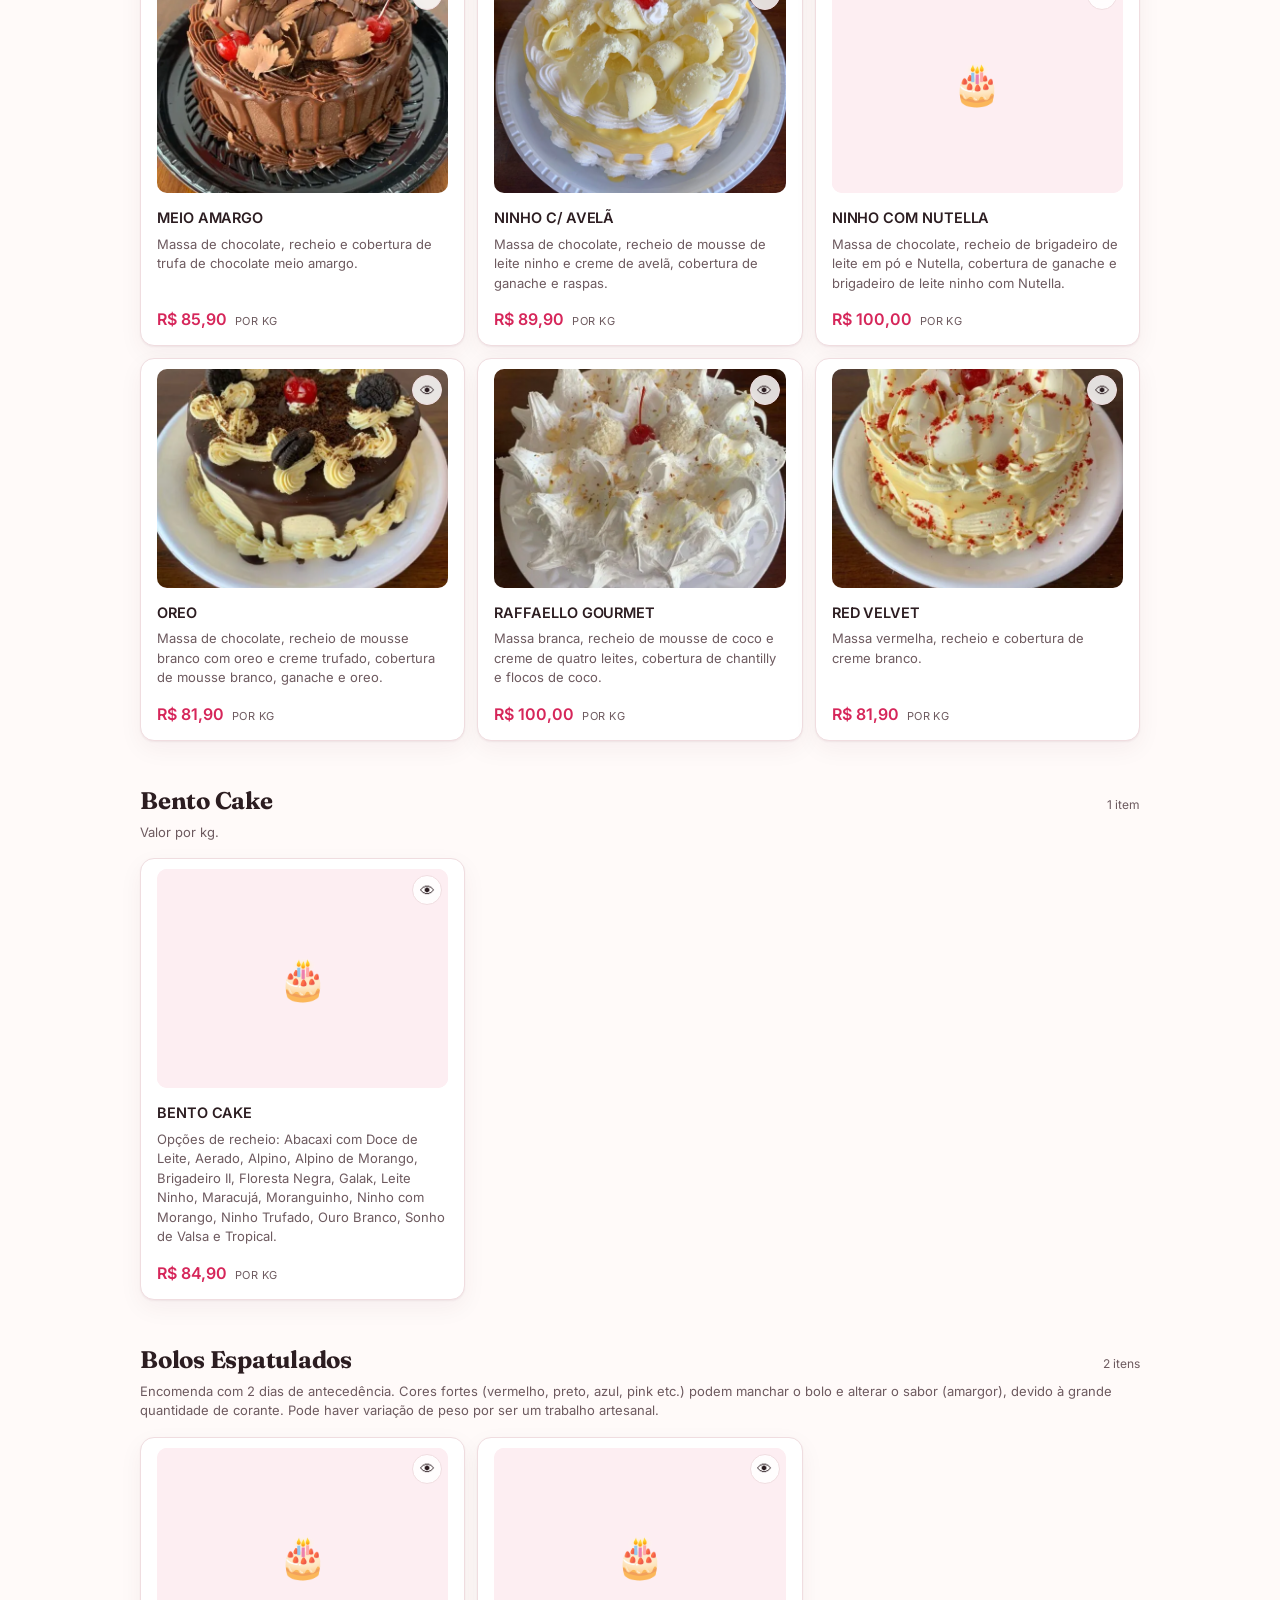
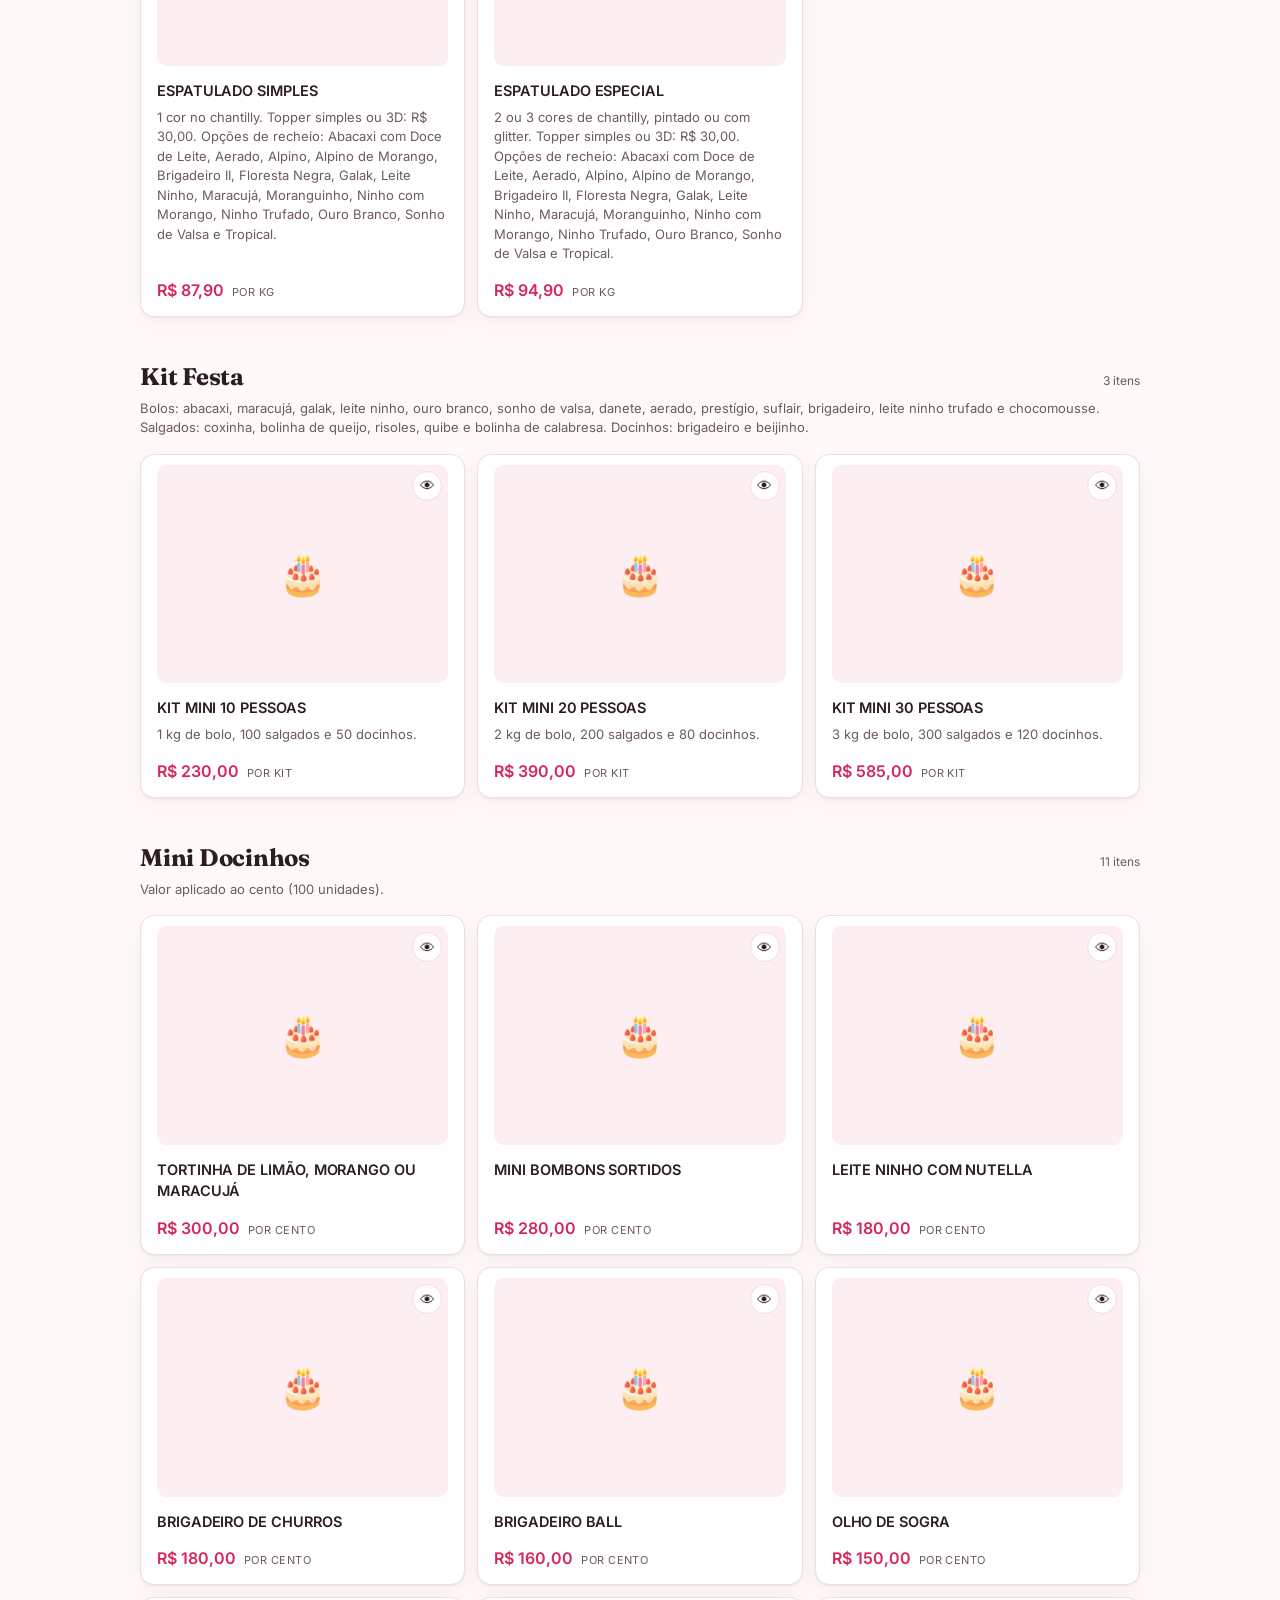
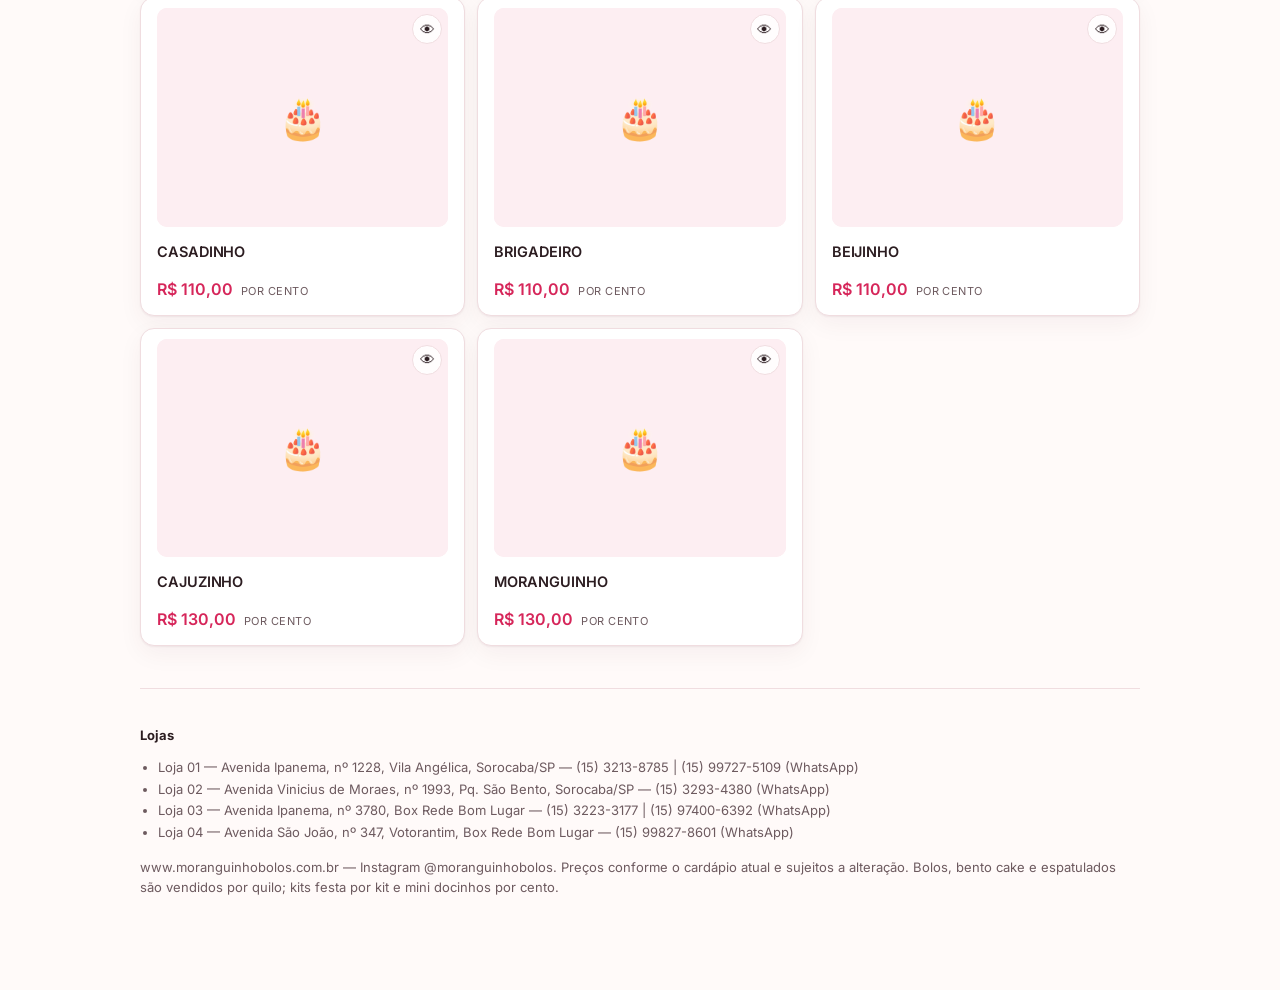
==== commit dcc2fd3f: "Painel de edição por senha (sem Supabase)" ====
--- a/index.html
+++ b/index.html
@@ -92,7 +92,6 @@
     </div>
   </div>
 
-  <script src="config.js"></script>
   <script src="dados-padrao.js"></script>
   <script src="dados.js"></script>
   <script src="script.js"></script>
